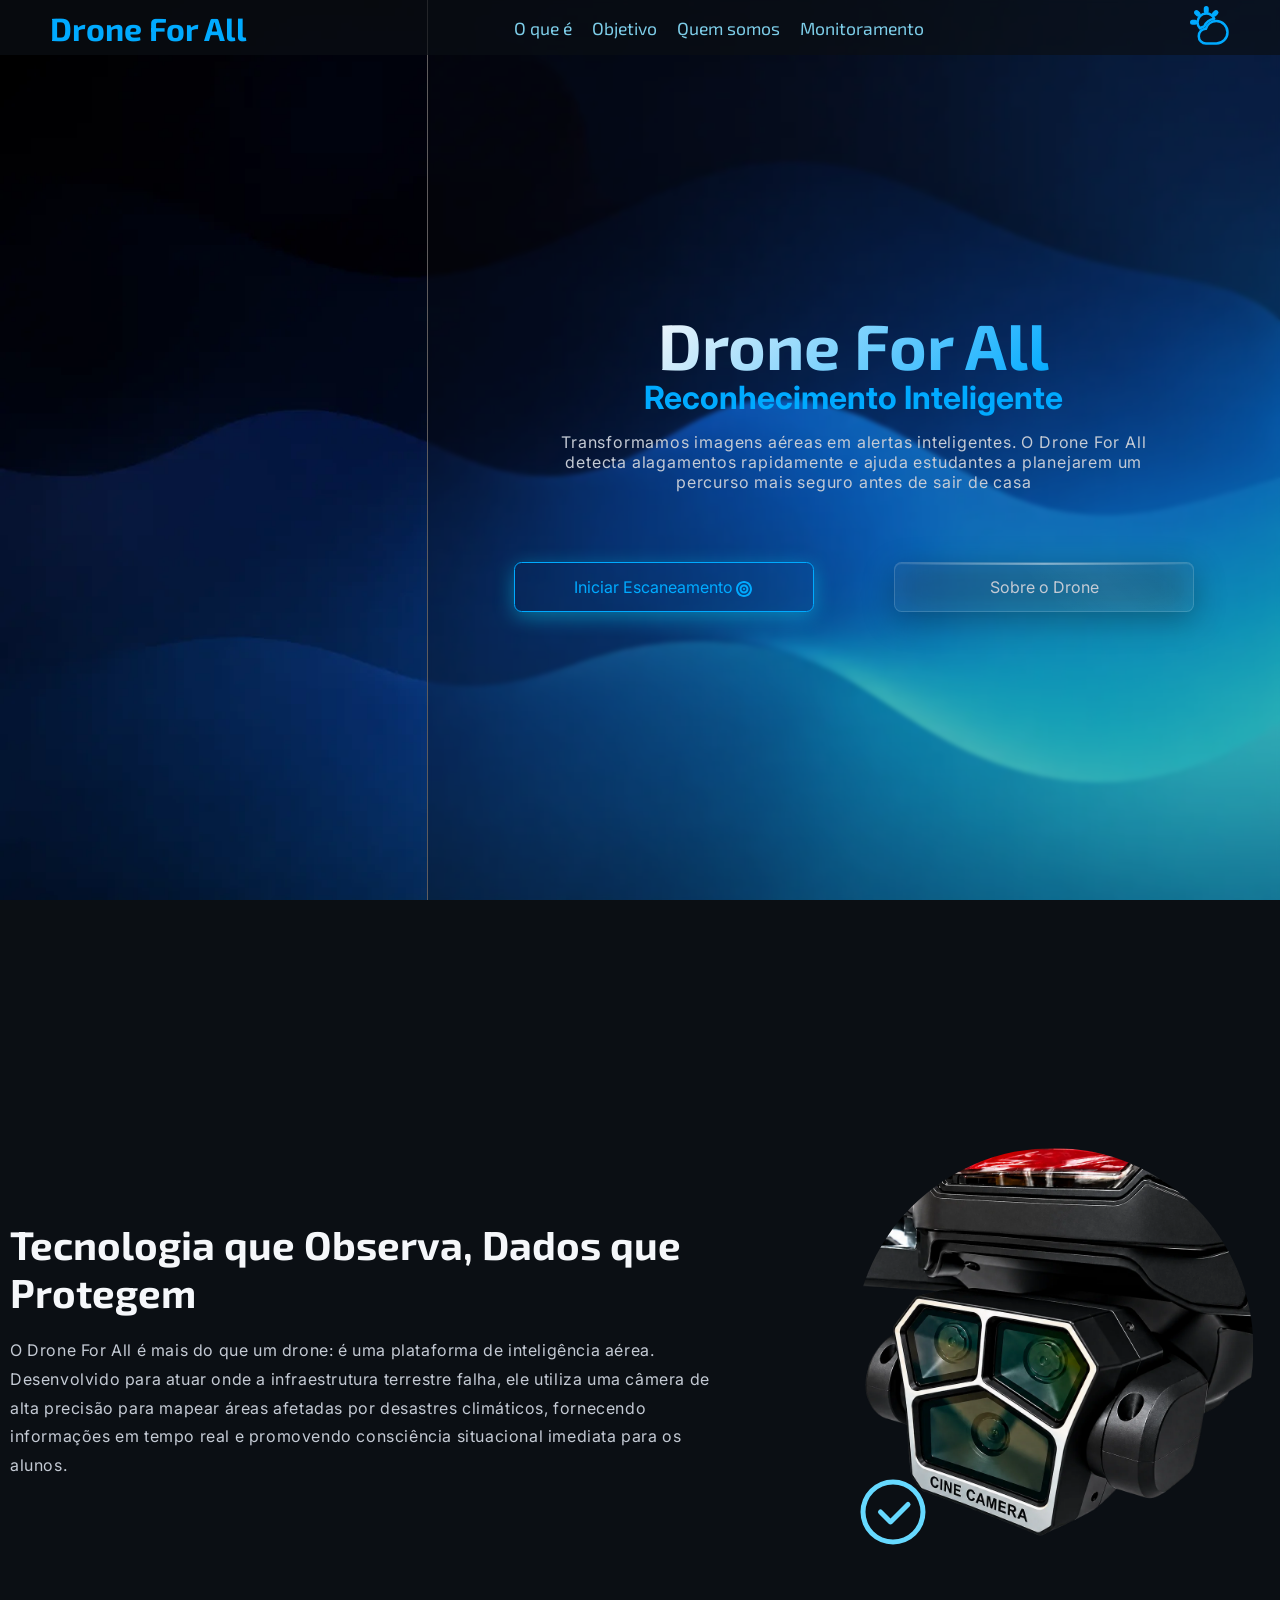
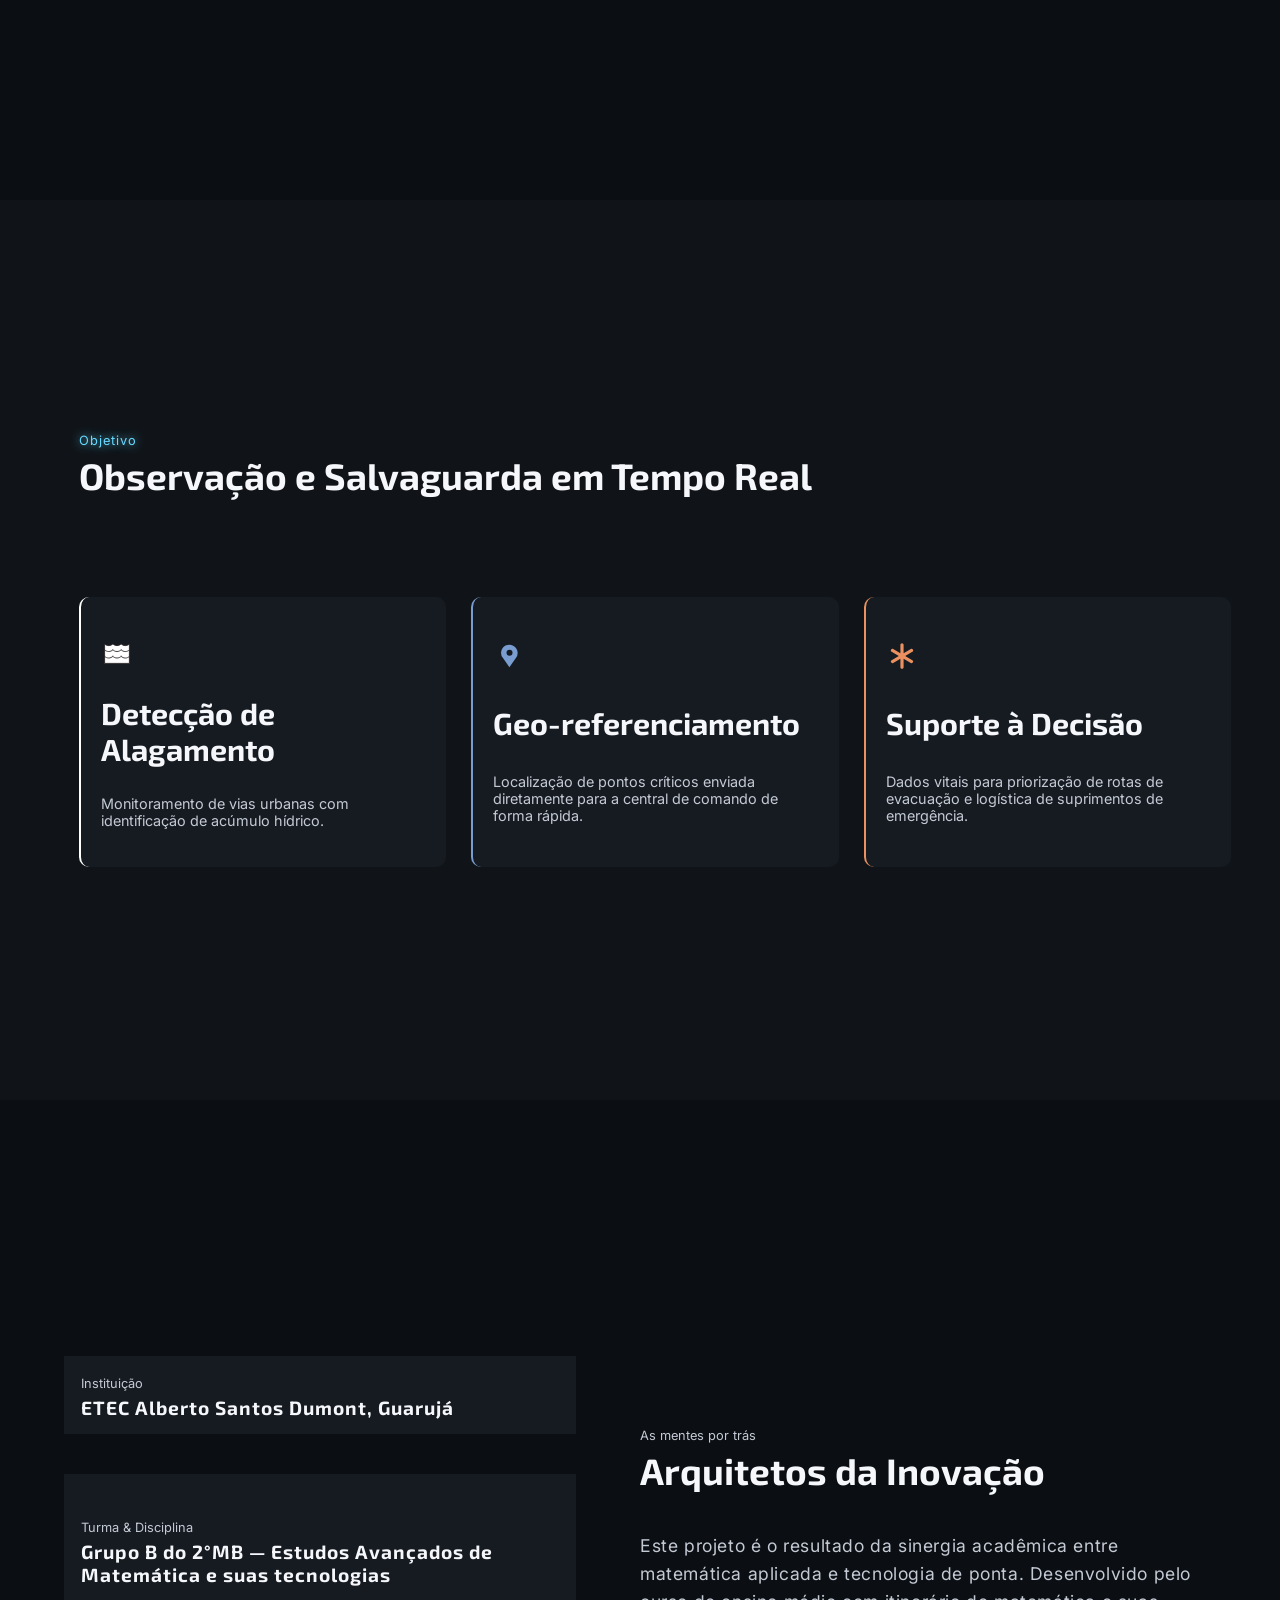
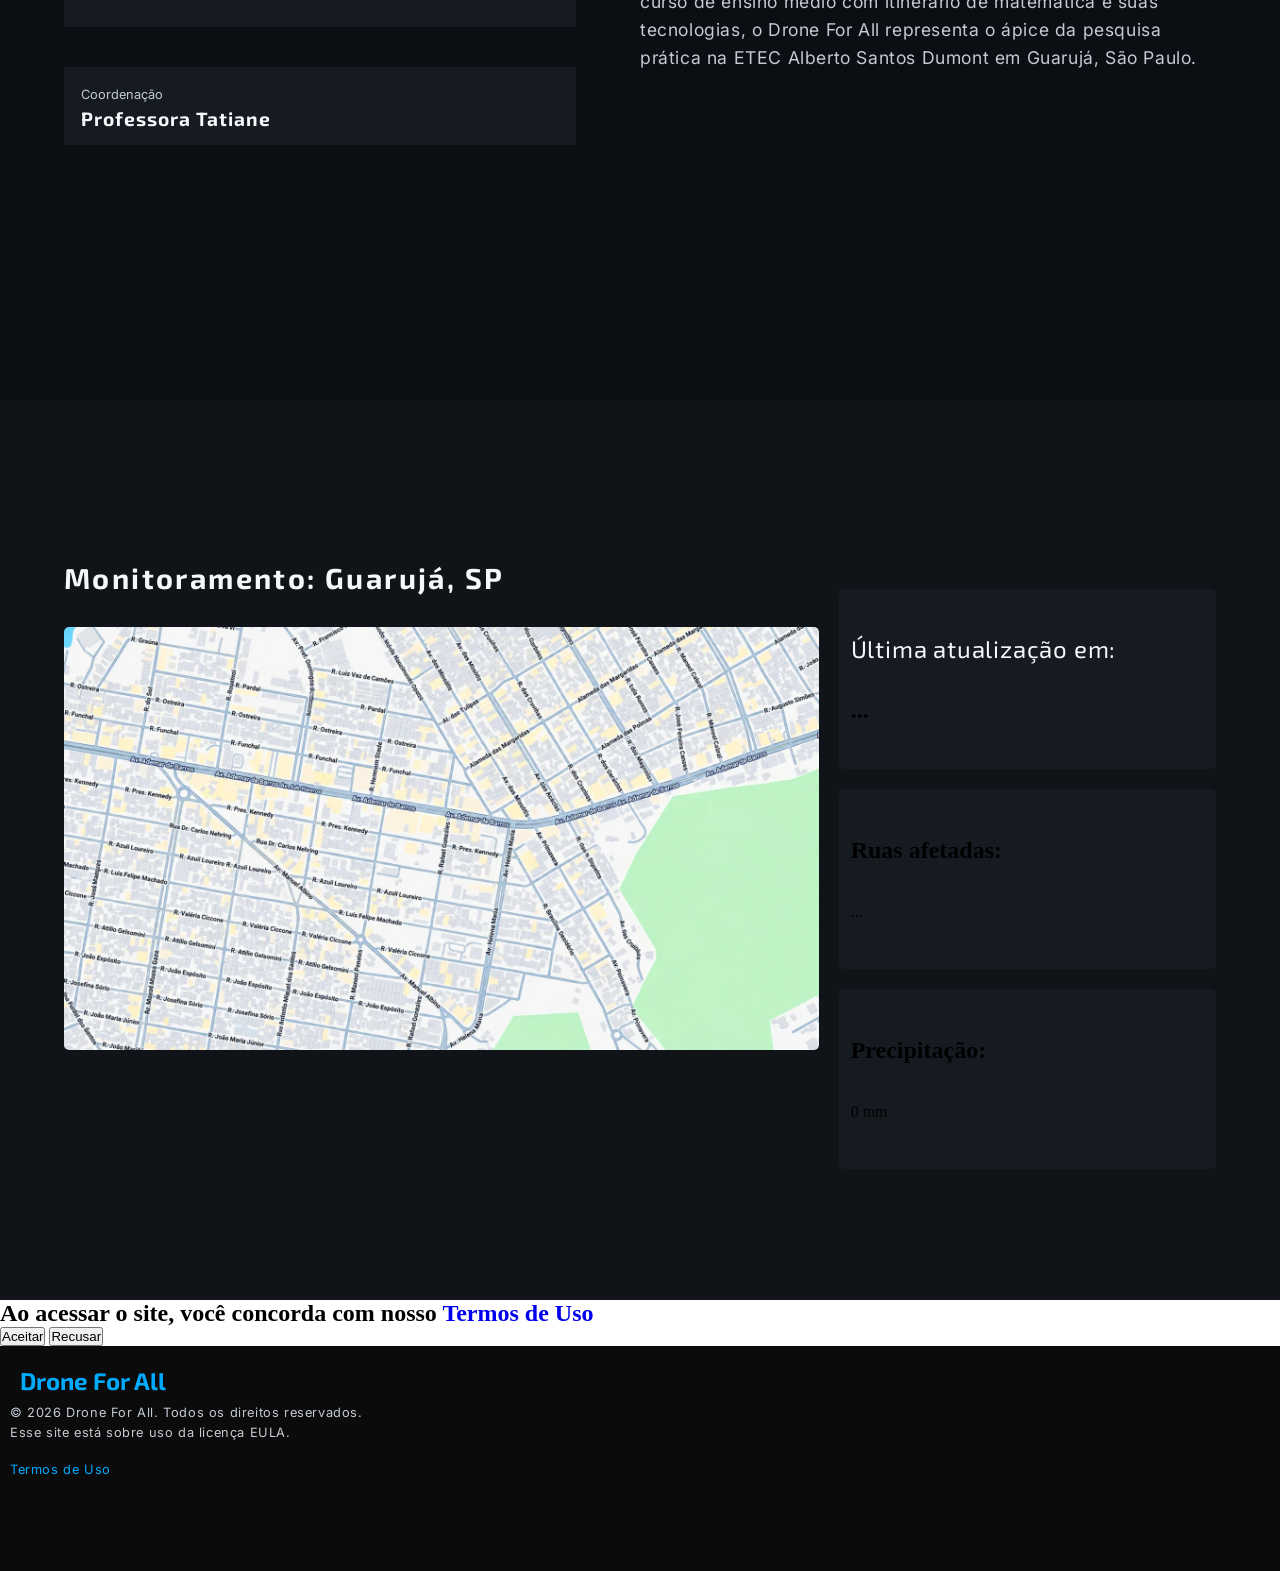
==== interface/index.html @ 5ec43c49 "adicionar botões de aceitação e recusa nos termos de uso" ====
<!DOCTYPE html>
<html lang="pt-br">

<head>
    <meta charset="UTF-8">
    <meta http-equiv="X-UA-Compatible" content="IE=edge">
    <meta name="viewport" content="width=device-width, initial-scale=1.0">
    <meta name="author" content="Yuri Santos Brito">
    <meta name="description" content="site informativo e de exibição dos dados obtidos pelo Drone For All">
    <meta name="keywords"
        content="drone,tecnologia,previsao do tempo,alagamento,alerta de alagamento,drone for all,etec">
    <title>Drone For All</title>
    <link rel="stylesheet" href="style.css">
    <script src="script.js" defer></script>
    <link rel="shortcut icon" href="images/drone_sem_fundo.png" type="image/x-icon">
    <link rel="preconnect" href="https://fonts.googleapis.com">
    <link rel="preconnect" href="https://fonts.gstatic.com" crossorigin>
    <link href="https://fonts.googleapis.com/css2?family=Exo+2:ital,wght@0,100..900;1,100..900&display=swap"
        rel="stylesheet">
    <link rel="preconnect" href="https://fonts.googleapis.com">
    <link rel="preconnect" href="https://fonts.gstatic.com" crossorigin>
    <link
        href="https://fonts.googleapis.com/css2?family=Inter:ital,opsz,wght@0,14..32,100..900;1,14..32,100..900&display=swap"
        rel="stylesheet">
</head>

<body>

    <header>

        <h1>Drone For All</h1>

        <nav>
            <ul>
                <li><a href="#whatIs">O que é</a></li>
                <li><a href="#objective">Objetivo</a></li>
                <li><a href="#aboutUs">Quem somos</a></li>
                <li><a href="#monitoring">Monitoramento</a></li>
            </ul>
        </nav>

        <div id="icons">

            <a href="pages/clima.html" id="Ícone de Sol com uma nuvem na frente">
                <!-- sol e nuvem -->
                <svg id="Icons" style="enable-background:new 0 0 32 32;" version="1.1" viewBox="0 0 32 32"
                    xml:space="preserve" xmlns="http://www.w3.org/2000/svg" xmlns:xlink="http://www.w3.org/1999/xlink">

                    <!-- Raios do sol -->
                    <g fill="none" stroke="hsl(200,100%, 50%)" stroke-linecap="round" stroke-linejoin="round"
                        stroke-miterlimit="10" stroke-width="2">
                        <path d="M4,14H2c-0.6,0-1-0.4-1-1s0.4-1,1-1h2c0.6,0,1,0.4,1,1S4.6,14,4,14z" />
                        <path
                            d="M19.4,7.6c-0.3,0-0.5-0.1-0.7-0.3c-0.4-0.4-0.4-1,0-1.4l1.4-1.4c0.4-0.4,1-0.4,1.4,0s0.4,1,0,1.4l-1.4,1.4C19.9,7.5,19.6,7.6,19.4,7.6z" />
                        <path d="M13,5c-0.6,0-1-0.4-1-1V2c0-0.6,0.4-1,1-1s1,0.4,1,1v2C14,4.6,13.6,5,13,5z" />
                        <path
                            d="M6.6,7.6c-0.3,0-0.5-0.1-0.7-0.3L4.5,5.9c-0.4-0.4-0.4-1,0-1.4s1-0.4,1.4,0l1.4,1.4c0.4,0.4,0.4,1,0,1.4C7.1,7.5,6.9,7.6,6.6,7.6z" />
                    </g>

                    <!-- Nuvem -->
                    <path fill="none" stroke="hsl(200,100%, 50%)" stroke-linecap="round" stroke-linejoin="round"
                        stroke-miterlimit="10" stroke-width="2"
                        d="M21.1,30h-8.3C9.6,30,7,27.4,7,24.1c0-3.2,2.5-5.8,5.7-5.9c1.2-3.7,4.5-6.2,8.4-6.2c4.9,0,8.9,4,8.9,9S26,30,21.1,30z" />

                    <!-- Corpo do sol -->
                    <path fill="none" stroke="hsl(200,100%, 50%)" stroke-linecap="round" stroke-linejoin="round"
                        stroke-miterlimit="10" stroke-width="2"
                        d="M11.3,16.4c1.5-3.3,4.6-5.7,8.1-6.2C18.3,7.7,15.8,6,13,6c-3.9,0-7,3.1-7,7c0,1.9,0.8,3.6,2,4.9C9,17.2,10.1,16.6,11.3,16.4z" />
                </svg>
            </a>

        </div>

    </header>

    <main>
        <div id="hero">

            <div id="3d"></div>

            <div id="content-bg">
                <div id="content">

                    <h1><span>Drone For All</span><br>Reconhecimento Inteligente</h1>

                    <p>Transformamos imagens aéreas em alertas inteligentes. O Drone For All detecta alagamentos
                        rapidamente e
                        ajuda estudantes a planejarem um percurso mais seguro antes de sair de casa</p>

                    <div id="btns">


                        <a id="scan-btn" href="#monitoring">Iniciar Escaneamento
                            <svg xmlns="http://www.w3.org/2000/svg" fill="hsl(200, 100%, 50%)"
                                viewBox="0 0 640 640"><!--!Font Awesome Free v7.3.1 by @fontawesome - https://fontawesome.com License - https://fontawesome.com/license/free Copyright 2026 Fonticons, Inc.-->
                                <path
                                    d="M512 320C512 214 426 128 320 128C214 128 128 214 128 320C128 426 214 512 320 512C426 512 512 426 512 320zM64 320C64 178.6 178.6 64 320 64C461.4 64 576 178.6 576 320C576 461.4 461.4 576 320 576C178.6 576 64 461.4 64 320zM320 400C364.2 400 400 364.2 400 320C400 275.8 364.2 240 320 240C275.8 240 240 275.8 240 320C240 364.2 275.8 400 320 400zM320 176C399.5 176 464 240.5 464 320C464 399.5 399.5 464 320 464C240.5 464 176 399.5 176 320C176 240.5 240.5 176 320 176zM288 320C288 302.3 302.3 288 320 288C337.7 288 352 302.3 352 320C352 337.7 337.7 352 320 352C302.3 352 288 337.7 288 320z" />
                            </svg></a>

                        <a id="about-btn" href="#whatIs">Sobre o Drone</a>
                    </div>
                </div>
            </div>



        </div>

        <section id="whatIs">

            <div id="items">

                <div id="text">
                    <h1>Tecnologia que Observa, Dados que Protegem</h1>

                    <p>O Drone For All é mais do que um drone: é uma plataforma de inteligência aérea. Desenvolvido para
                        atuar
                        onde a infraestrutura terrestre falha, ele utiliza uma câmera de alta precisão para mapear áreas
                        afetadas por desastres climáticos, fornecendo informações em tempo real e promovendo consciência
                        situacional imediata para os alunos.</p>
                </div>

                <div id="imgs">
                    <img id="camera" src="images/camera_drone.webp" alt="câmera do drone">

                    <?xml version="1.0" ?><svg id="check-icon" viewBox="0 0 32 32" xmlns="http://www.w3.org/2000/svg">
                        <defs>
                            <style>
                                .check-frame {
                                    fill: none;
                                }
                            </style>
                        </defs>
                        <title />
                        <g data-name="Layer 2" id="Layer_2">
                            <path
                                d="M15,21a1,1,0,0,1-.71-.29l-4-4a1,1,0,0,1,1.42-1.42L15,18.59l6.29-6.3a1,1,0,0,1,1.42,1.42l-7,7A1,1,0,0,1,15,21Z" />
                            <path
                                d="M16,29A13,13,0,1,1,29,16,13,13,0,0,1,16,29ZM16,5A11,11,0,1,0,27,16,11,11,0,0,0,16,5Z" />
                        </g>
                        <g id="frame">
                            <rect class="check-frame" height="32" width="32" />
                        </g>
                    </svg>

                </div>

            </div>

        </section>

        <section id="objective">

            <div id="flex">

                <div id="title">

                    <p>Objetivo</p>

                    <h1>Observação e Salvaguarda em Tempo Real</h1>

                </div>

                <div id="cards">

                    <div class="card" style="--fill: #fff;">

                        <svg xmlns="http://www.w3.org/2000/svg" viewBox="0 0 1920 1920">
                            <style>
                                fill:#000;

                                .st0 {
                                    fill: rgba(0, 0, 0, 0)
                                }

                                .st1 {
                                    fill: none;
                                    stroke: #231f20;
                                    stroke-width: 50;
                                    stroke-linecap: round;
                                    stroke-linejoin: round;
                                    stroke-miterlimit: 10
                                }

                                ;
                            </style>
                            <path class="st0"
                                d="M1703.5 1282.8l-.4 420.2H215.7v-421c137 137 359.1 137 496.1 0h.1c137 137 359.1 137 496.1 0h.1c136.8 136.8 358.3 137.1 495.4.8zM1208.2 893c-137.1 137-359.2 137-496.2 0h-.1c-137 137-359.1 137-496.1 0v389.1c137 137 359.1 137 496.1 0h.1c137 137 359.1 137 496.1 0h.1c136.7 136.7 358.3 137 495.3.8l.4-389.5c-137 136.6-358.9 136.5-495.7-.4zm0-357.8c-137.1 137-359.2 137-496.2 0h-.1c-137 137-359.1 137-496.1 0V893c137 137 359.1 137 496.1 0h.1c137 137 359.1 137 496.1 0h.1c136.9 136.9 358.7 137 495.8.4l.4-358.2c-137.1 137-359.2 137-496.2 0z"
                                id="Layer_4" />
                            <g id="STROKES">
                                <path class="st1"
                                    d="M711.8 535.2c-137 137-359.1 137-496.1 0v1167.9H1703l.4-420.2.4-389.5.4-358.2c-137 137-359.1 137-496.1 0" />
                                <path class="st1" d="M1208.1 535.2c-137 137-359.1 137-496.1 0" />
                                <path class="st1" d="M711.8 893c-137 137-359.1 137-496.1 0" />
                                <path class="st1" d="M1208.1 893c-137 137-359.1 137-496.1 0" />
                                <path class="st1" d="M1704.3 893l-.4.4c-137 136.6-358.9 136.5-495.8-.4" />
                                <path class="st1" d="M711.8 1282.1c-137 137-359.1 137-496.1 0" />
                                <path class="st1" d="M1208.1 1282.1c-137 137-359.1 137-496.1 0" />
                                <path class="st1" d="M1704.3 1282.1l-.8.8c-137.1 136.2-358.6 136-495.3-.8" />
                            </g>
                        </svg>

                        <h1>Detecção de Alagamento</h1>

                        <p>Monitoramento de vias urbanas com identificação de acúmulo hídrico.</p>

                    </div>

                    <div class="card" style="--fill: hsl(216, 49%, 65%);">

                        <?xml version="1.0" ?><svg viewBox="0 0 48 48" xmlns="http://www.w3.org/2000/svg"
                            xmlns:xlink="http://www.w3.org/1999/xlink">
                            <defs>
                                <style>
                                    .cls-1 {
                                        fill: var(--fill);
                                    }
                                </style>
                            </defs>
                            <title />
                            <g id="icons">
                                <g data-name="Layer 3" id="Layer_3">
                                    <path class="cls-1"
                                        d="M18.72,8.31a10.79,10.79,0,0,0-5.17,5.24A12.74,12.74,0,0,0,14.7,26.81l9.93,14.25,9.92-14.25A12.33,12.33,0,0,0,37,19.36C37,10.6,28,4,18.72,8.31Zm6.08,15.2A4.51,4.51,0,1,1,29.3,19,4.51,4.51,0,0,1,24.8,23.51Z" />
                                </g>
                            </g>
                        </svg>

                        <h1>Geo-referenciamento</h1>

                        <p>Localização de pontos críticos enviada diretamente para a central de comando de forma rápida.
                        </p>

                    </div>

                    <div class="card" style="--fill: #EA915F;">

                        <svg xmlns="http://www.w3.org/2000/svg"
                            viewBox="0 0 640 640"><!--!Font Awesome Free v7.3.1 by @fontawesome - https://fontawesome.com License - https://fontawesome.com/license/free Copyright 2026 Fonticons, Inc.-->
                            <path
                                d="M320 64C337.7 64 352 78.3 352 96L352 264.6L496 181.5C511.3 172.7 530.9 177.9 539.7 193.2C548.5 208.5 543.3 228.1 528 236.9L384 320L528 403.1C543.3 411.9 548.6 431.5 539.7 446.8C530.8 462.1 511.3 467.4 496 458.5L352 375.4L352 544C352 561.7 337.7 576 320 576C302.3 576 288 561.7 288 544L288 375.4L144 458.5C128.7 467.3 109.1 462.1 100.3 446.8C91.5 431.5 96.7 412 112 403.1L256 320L112 236.9C96.7 228 91.5 208.5 100.3 193.1C109.1 177.7 128.7 172.6 144 181.4L288 264.6L288 96C288 78.3 302.3 64 320 64z" />
                        </svg>

                        <h1>Suporte à Decisão</h1>

                        <p>Dados vitais para priorização de rotas de evacuação e logística de suprimentos de emergência.
                        </p>

                    </div>
                </div>

            </div>


        </section>

        <section id="aboutUs">

            <div id="container">

                <div id="group">

                    <div class="card">

                        <p class="label">Instituição</p>

                        <h3>ETEC Alberto Santos Dumont, Guarujá</h3>

                    </div>

                    <div class="card">

                        <p class="label">Turma & Disciplina</p>

                        <h3>Grupo B do 2°MB — Estudos Avançados de Matemática e suas tecnologias</h3>
                    </div>

                    <div class="card">

                        <p class="label">Coordenação</p>

                        <h3>Professora Tatiane</h3>
                    </div>
                </div>


            </div>

            <div id="content">

                <p class="label">As mentes por trás</p>

                <h1>Arquitetos da Inovação</h1>

                <p id="description">Este projeto é o resultado da sinergia acadêmica entre matemática aplicada e
                    tecnologia de ponta.
                    Desenvolvido pelo curso de ensino médio com itinerário de matemática e suas tecnologias, o Drone For
                    All representa o ápice da pesquisa prática na ETEC Alberto Santos Dumont em Guarujá, São Paulo.</p>
            </div>

        </section>

        <section id="monitoring">

            <div id="grid">

                <div id="box">

                    <h2>Monitoramento: <address>Guarujá, SP</address>
                    </h2>

                    <img src="images/ruas.webp" alt="Mapa das ruas de Guarujá com pontos de alagamento">

                </div>

                <div id="card-box">

                    <div class="card">

                        <p class="label">Última atualização em:</p>

                        <div id="time">
                            <h2><time datetime="">...</time></h2>
                        </div>

                    </div>

                    <div class="card">

                        <h2>Ruas afetadas:</h2>

                        <ul id="ruas">
                            <li><p>...</p></li>
                        </ul>

                    </div>

                    <div class="card">

                        <h2>Precipitação:</h2>
                        <p>0 mm</p>

                    </div>

                </div>
            </div>

        </section>
    </main>

    <div id="termos">

        <h2>Ao acessar o site, você concorda com nosso <a href="pages/license.html">Termos de Uso</a></h2>

        <div id="btns">

            <button id="accept">Aceitar</button>

            <button id="decline">Recusar</button>
            
        </div>
    </div>

    <footer>

        <h3>Drone For All</h3>

        <p id="copyright">&copy; 2026 Drone For All. Todos os direitos reservados.</p>

        <p>Esse site está sobre uso da licença <abbr title="End User License Agreement">EULA</abbr>.</p>

        <a href="pages/license.html">Termos de Uso</a>

    </footer>

</body>

</html>
---- interface/style.css ----
* {
  margin: 0;
  padding: 0;
  box-sizing: border-box;
  text-decoration: none;
  list-style: none;
}

:root {
  --bg-primaria: hsl(213, 29%, 6%); /* Cor de fundo principal */
  --bg-secundario: hsl(213, 21%, 8%); /* Cor de fundo secundária */
  --primaria: hsl(200, 100%, 50%); /* Cor primária/ botões / destaques */
  --secundaria: hsl(195, 100%, 70%); /* Cor secundária / detalhes / ícones */
  --texto-principal: hsl(216, 33%, 97%); /* Textos principais */
  --texto-secundario: hsl(
    216,
    15%,
    80%
  ); /* Textos secundários / informações auxiliares */
  --card-bg: hsl(215, 21%, 11%)
}

body {
  max-width: 100vw;
  overflow-x: hidden;
}

header {
  width: 100%;
  height: 55px;
  background-color: rgba(11, 15, 20, 70%);
  display: flex;
  align-items: center;
  justify-content: space-between;
  padding: 0 50px;
  position: fixed;
  inset: 0;
  z-index: 9999999999999999;
  color: var(--primaria);

  h1 {
    font-family: 'Exo 2', sans-serif;
    width: auto;
    cursor: pointer;
  }

  nav ul {
    display: flex;
    flex-direction: row;
    gap: 20px;
  }

  nav ul li a {
    position: relative;
    color: hsl(195, 70%, 70%);
    font-family: 'Exo 2', sans-serif;
    font-size: 1.1rem;
  }

  nav ul li a::before {
    content: '';
    position: absolute;
    left: 0;
    bottom: 0;
    width: 0%;
    height: 1px;
    background-color: var(--secundaria);
    transition: width 0.3s ease-in-out;
  }

  nav ul li a:hover {
    color: var(--secundaria);
  }

  nav ul li a:hover::before {
    width: 100%;
  }

  #icons {
    display: flex;
    gap: 15px;
    width: auto;
  }

  #icons svg {
    width: 40px;
    height: 40px;
    cursor: pointer;
    transition: transform 0.3s ease-in-out;
  }

  #icons svg:hover {
    transform: translateY(-1px);
  }
}

main {
  #hero {
    width: 100%;
    height: 100dvh;
    background-image: url('images/hero-bg.webp');
    background-size: cover;
    background-repeat: no-repeat;
    display: grid;
    grid-template: 1fr / 1fr 2fr;

    #content-bg {
      width: 100%;
      height: 100%;
      position: relative;
      background-color: rgba(11, 15, 20, 0.3);
      backdrop-filter: blur(2px);
      -webkit-backdrop-filter: blur(2px);
      border-left: 1px solid #5f5c5d;
      z-index: 1;
    }

    #content {
      width: 100%;
      height: 100%;
      display: flex;
      flex-direction: column;
      justify-content: center;
      text-align: center;
      z-index: 2;

      h1 {
        font-size: 2rem;
        margin-bottom: 15px;
        font-family: 'Inter', sans-serif;
        color: var(--primaria);

        span {
          background: linear-gradient(
            135deg,
            rgba(245, 247, 250, 1) 0%,
            rgba(0, 170, 255, 1) 100%
          );
          background-clip: text;
          -webkit-background-clip: text;
          color: transparent;
          font-family: 'Exo 2', sans-serif;
          font-size: 4rem;
          line-height: 1px;
        }
      }

      p {
        font-size: 1.2rem;
        font-family: 'Inter', sans-serif;
        color: var(--texto-secundario);
        letter-spacing: 0.8px;
        font-size: medium;
        width: 70%;
        align-self: center;
      }
    }

    #btns {
      display: flex;
      flex-direction: row;
      justify-content: center;
      margin-top: 20px;
      gap: 80px;
      transform: translateY(100%);

      #scan-btn {
        width: 300px;
        height: 50px;
        border: 1px solid var(--primaria);
        font-family: 'Inter', sans-serif;
        border-radius: 7.5px;
        display: flex;
        justify-content: center;
        align-items: center;
        cursor: pointer;
        -webkit-box-shadow: 0px 5px 20px 0px rgba(8, 224, 255, 0.4);
        box-shadow: 0px 5px 20px 0px rgba(8, 224, 255, 0.4);
        transition: all 0.2s ease;
        color: var(--primaria);
      }

      svg {
        width: 20px;
        height: 20px;
        transform: translateY(10%);
        margin-left: 0.05rem;
        transition: all 0.2s ease;
      }

      #scan-btn:hover {
        background-color: var(--primaria);
        color: var(--texto-principal);

        svg {
          fill: var(--texto-principal);
        }
      }

      #about-btn {
        width: 300px;
        height: 50px;
        border: 1px solid rgba(255, 255, 255, 0.15);
        font-family: 'Inter', sans-serif;
        border-radius: 7.5px;
        display: flex;
        justify-content: center;
        align-items: center;
        background-color: rgba(255, 255, 255, 0.05);
        backdrop-filter: blur(20px);
        -webkit-backdrop-filter: blur(20px);
        box-shadow:
          0 8px 32px rgba(0, 0, 0, 0.3),
          inset 0 1px 0 rgba(255, 255, 255, 0.1);
        position: relative;
        cursor: pointer;
        overflow: hidden;
        transition: 0.2s ease;
        color: var(--texto-secundario);
      }

      #about-btn:hover {
        transform: translateY(-2px);
      }

      #about-btn::before {
        content: '';
        position: absolute;
        top: 0;
        left: 0;
        right: 0;
        height: 2px;
        background: linear-gradient(
          90deg,
          transparent,
          rgba(255, 255, 255, 0.4),
          transparent
        );
      }

      #about-btn::after {
        content: '';
        position: absolute;
        top: -25%;
        left: -25%;
        width: 200%;
        height: 200%;
        background: linear-gradient(
          45deg,
          transparent 40%,
          rgba(255, 255, 255, 0.03) 50%,
          transparent 60%
        );
        animation: shimmer 5s ease-in-out infinite;
      }
    }
  }

  section {
    height: 100dvh;

  }

  #whatIs {
    background: var(--bg-primaria);
    display: flex;
    justify-content: center;
    align-items: center;

    #items {
      display: grid;
      grid-template: 1fr / 2fr 1fr;

      #text {
        display: flex;
        justify-content: center;
        flex-direction: column;

        h1 {
          font-family: 'Exo 2', sans-serif;
          font-size: 2.5rem;
          color: var(--texto-principal);
          padding-left: 10px;
          margin-bottom: 20px;
        }

        p {
          font-family: 'Inter', sans-serif;
          color: var(--texto-secundario);
          font-size: 1rem;
          padding-left: 10px;
          letter-spacing: 0.6px;
          line-height: 1.8;
          width: 85%;
        }
      }

      #imgs {
        position: relative;

        #camera {
          width: 25rem;
          height: 25rem;
          clip-path: circle();
          overflow: hidden;
          object-fit: cover;
        }

        #check-icon {
          position: absolute;
          width: 5rem;
          height: 5rem;
          left: 0;
          bottom: 0;
          fill: var(--secundaria);
        }
      }
    }
  }

  
  #objective {
    
    #flex {
      position: relative;
      display: flex;
      justify-content: center;
      align-items: center;
      flex-direction: column;
      height: 100%;
      padding-left: 30px;
      gap: 100px;
      background: var(--bg-secundario);
  
        #title {
          width: 90vw;

          p {
            color: var(--secundaria);
            font-family: "Inter", sans-serif;
            font-size: 0.8rem;
            letter-spacing: 1px;
            text-shadow: 0px 0px 10px rgba(102,217,255,0.9);
            margin-bottom: 5px;
          }

          h1 {
            font-family: "Exo 2", sans-serif;
            font-size: 2.3rem;
            color: var(--texto-principal);
          }
        }
    
        #cards {
          display: flex;
          flex-direction: row;
          width: 90vw;
          gap: 25px;

          .card {
            width: 50vw;
            height: 30dvh;
            border-left: 2px solid var(--fill);
            border-radius: 10px;
            background: var(--card-bg);
            padding: 5px;
            display: flex;
            flex-direction: column;
            justify-content: space-evenly;
            padding: 10px 20px;

            h1 {
              font-family: "Exo 2", sans-serif;
              font-size: 1.9rem;
              color: var(--texto-principal);
            }

            p {
              font-family: "Inter", sans-serif;
              font-size: 0.9rem;
              color: var(--texto-secundario);
            }
            
            svg {
              width: 2rem;
              height: 2rem;
              fill: var(--fill);
              
            }
          }
        }
    }
  }

  #aboutUs {
    background: var(--bg-primaria);
    display: flex;
    justify-content: center;
    align-items: center;
    flex-direction: row;

    #container {
      width: 50vw;
      height: 70%;
      display: flex;
      flex-direction: column;
      justify-content: center;
      align-items: center;

      #group {
        display: flex;
        flex-direction: column;
        justify-content: center;
        gap: 40px;
        height: 100%;

        .card {
          max-width: 40vw;
          max-height: 20dvh;
          display: flex;
          flex-direction: column;
          justify-content: center;
          padding: 15px;
          border-left: 2px solid transparent;
          transition: all 0.2s ease;

          h3 {
            font-family: "Exo 2", sans-serif;
            font-size: 1.2rem;
            color: var(--texto-principal);
            letter-spacing: 1px;
          }

          p {
            font-family: "Inter", sans-serif;
            font-size: 0.8rem;
            color: var(--texto-secundario);
            padding: 5px 0;

          }
        }

        .card:hover {
          border-color: var(--texto-principal);
          transform: translateY(-2px);

        }

        .card:nth-child(1), .card:nth-child(3) {
          width: 100%;
          background: var(--card-bg);
            
        }

        .card:nth-child(2) {
          width: 100%;
          height: 17dvh;
          background: var(--card-bg);
            
        }
      }
    }

    #content {
      width: 50vw;
      height: 70%;
      display: flex;
      justify-content: center;
      flex-direction: column;

      
      p {
        font-family: "Inter", sans-serif;
      }

      p.label {
        font-size: 0.8rem;
        color: var(--texto-secundario);
      }
      
      p#description {
        width: 90%;
        font-size: 1.1rem;
        color: var(--texto-secundario);
        letter-spacing: 0.6px;
        line-height: 1.6;
      }
      
        h1 {
          font-family: "Exo 2", sans-serif;
          font-size: 2.3rem;
          color: var(--texto-principal);
          margin: 5px 0 40px 0;
        }
    }
  }

  #monitoring {
    display: flex;
    justify-content: center;
    align-items: center;
    background: var(--bg-secundario);
    
    #grid {
      width: 90vw;
      display: grid;
      grid-template: 1fr / 2fr 1fr;
      gap: 20px;

      #box {      
        
        h2 {
          font-family: "Exo 2", sans-serif;
          font-size: 1.8rem;
          color: var(--texto-principal);
          margin-bottom: 2rem;
          letter-spacing: 0.15rem;

          address {
            font-style: normal;
            display: inline;
          }
        }

        img {
          width: 100%;
          border-radius: 5px;
        }
      }

      #card-box {
        display: flex;
        flex-direction: column;
        justify-content: center;
        gap: 20px;
        transform: translateY(5%);

        .card {
          width: 100%;
          height: 20dvh;
          background: var(--card-bg);
          border-radius: 5px;
          border-left: 2px solid transparent;
          padding: 10px;
          display: flex;
          flex-direction: column;
          justify-content: space-evenly;
          transition: all 0.2s ease;

          .label {
            font-family: "Exo 2", sans-serif;
            font-size: 1.5rem;
            color: var(--texto-principal);
            letter-spacing: 0.05rem;
          }

          .text {
            font-family: "Inter", sans-serif;
            font-size: 0.9rem;
            color: var(--texto-secundario);
            letter-spacing: 0.05rem;
          }
        }

        .card:hover {
          border-color: var(--primaria);
        }
      }
    }
  }

  
  
}

footer {
  height: 25dvh;
  background: #0B0B0B;
  padding: 10px;

  h3 {
    color: var(--primaria);
    font-size: 1.5rem;
    font-family: "Exo 2", sans-serif;
    margin: 10px;
  }

  p {
    color: var(--texto-secundario);
    font-family: "Inter", sans-serif;
    font-size: 0.8rem;
    letter-spacing: 0.6px;
    margin-bottom: 5px;
  }

  p:not(#copyright) {
    margin-bottom: 20px;
  }

  a {
    color: var(--primaria);
    font-family: "Inter", sans-serif;
    font-size: 0.8rem;
    letter-spacing: 0.6px;
  }
}

@keyframes shimmer {
  0% {
    transform: translateX(-100%) rotate(45deg);
  }
  100% {
    transform: translate(100%) rotate(45deg);
  }
}
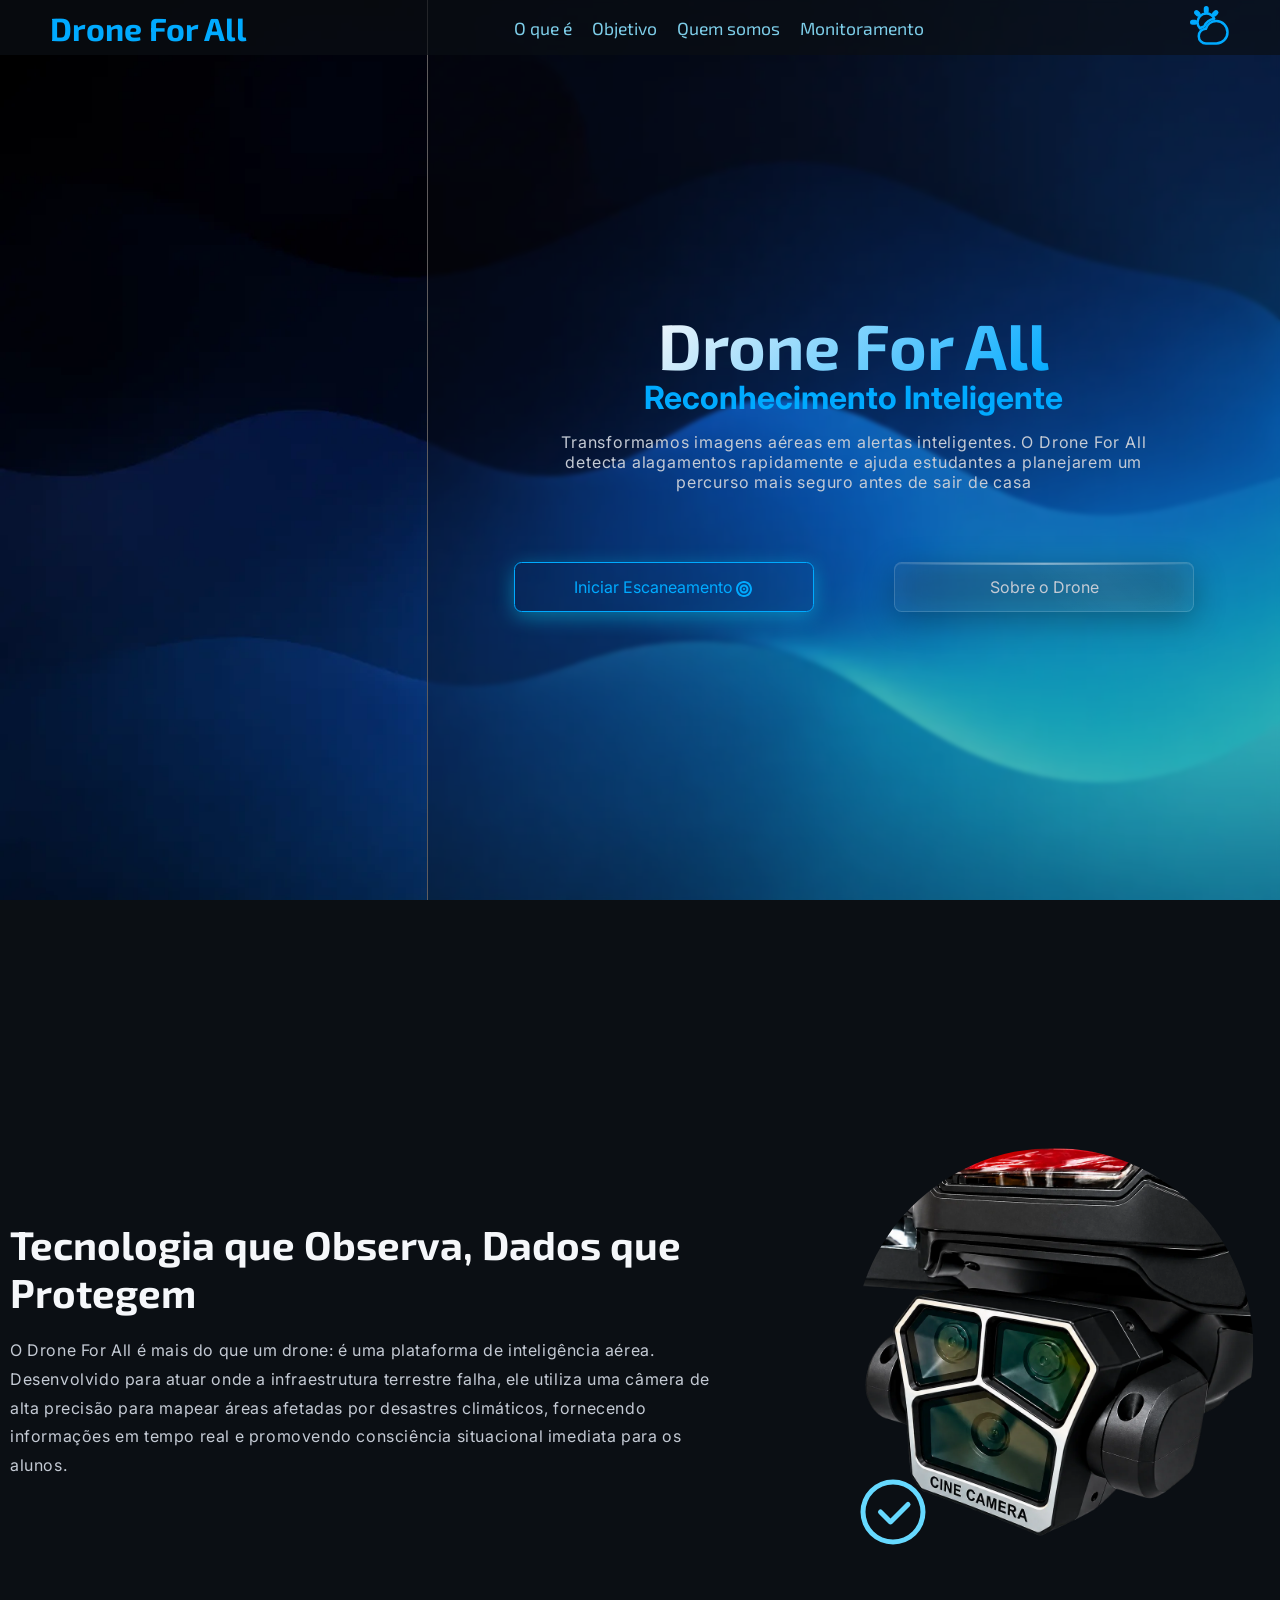
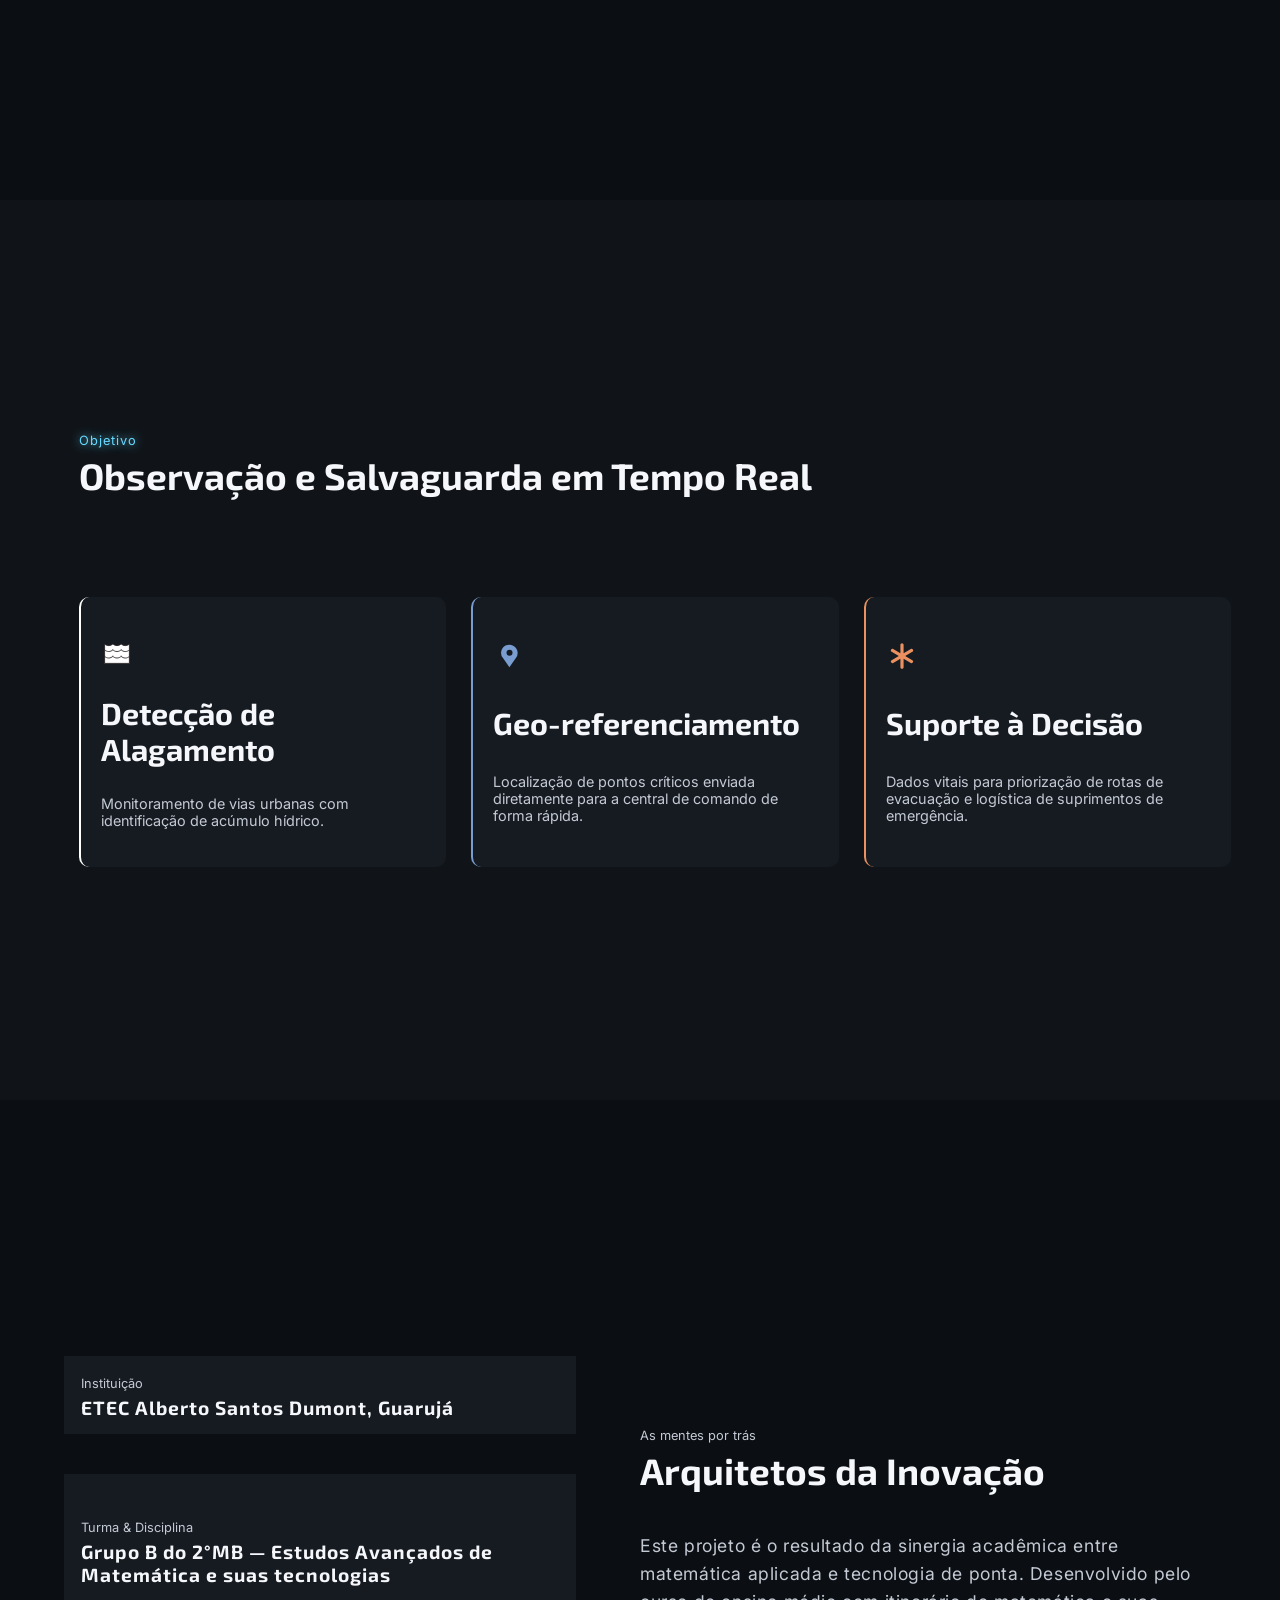
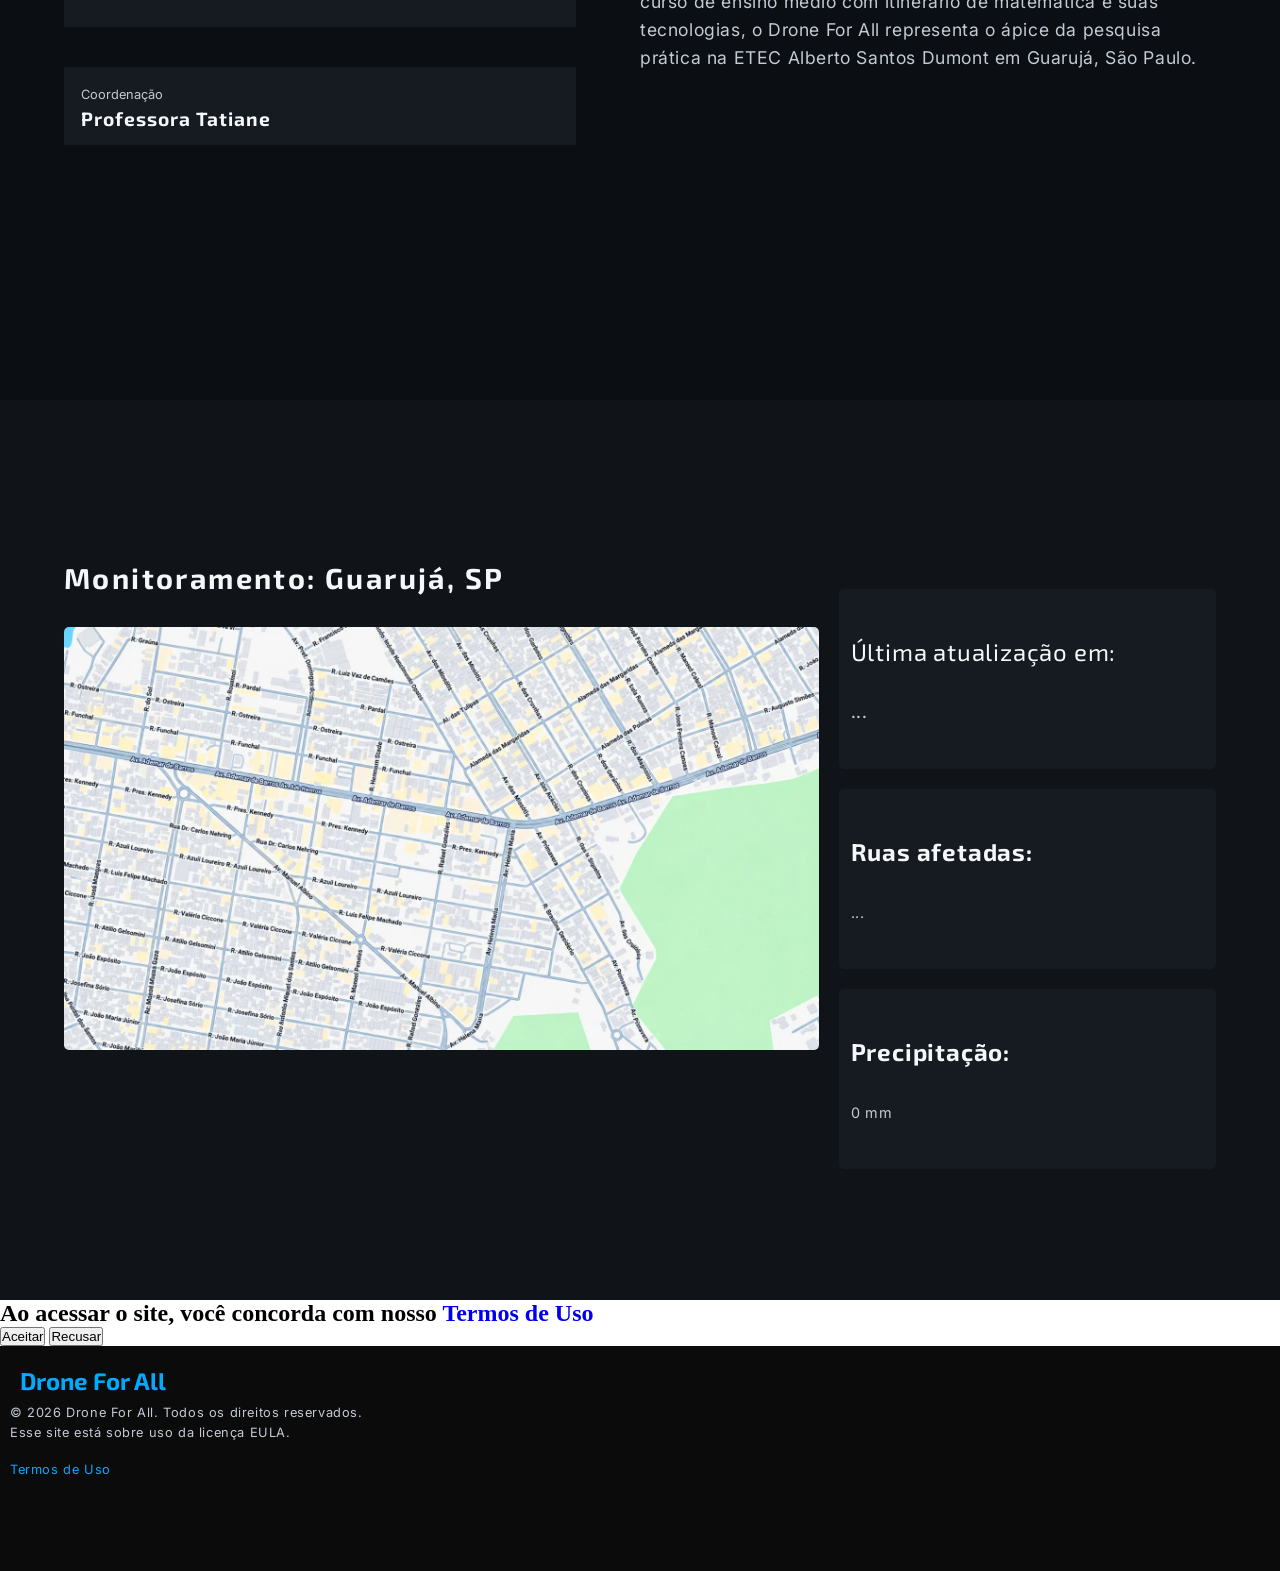
==== commit 63c7172d: "Merge remote-tracking branch 'origin/main' into content" ====
--- a/interface/index.html
+++ b/interface/index.html
@@ -319,26 +319,24 @@
 
                         <p class="label">Última atualização em:</p>
 
-                        <div id="time">
-                            <h2><time datetime="">...</time></h2>
-                        </div>
-
-                    </div>
-
-                    <div class="card">
-
-                        <h2>Ruas afetadas:</h2>
+                        <h2 class="text"><time datetime="">...</time></h2>
+
+                    </div>
+
+                    <div class="card">
+
+                        <h2 class="label">Ruas afetadas:</h2>
 
                         <ul id="ruas">
-                            <li><p>...</p></li>
+                            <li><p class="text">...</p></li>
                         </ul>
 
                     </div>
 
                     <div class="card">
 
-                        <h2>Precipitação:</h2>
-                        <p>0 mm</p>
+                        <h2 class="label">Precipitação:</h2>
+                        <p class="text">0 mm</p>
 
                     </div>
 
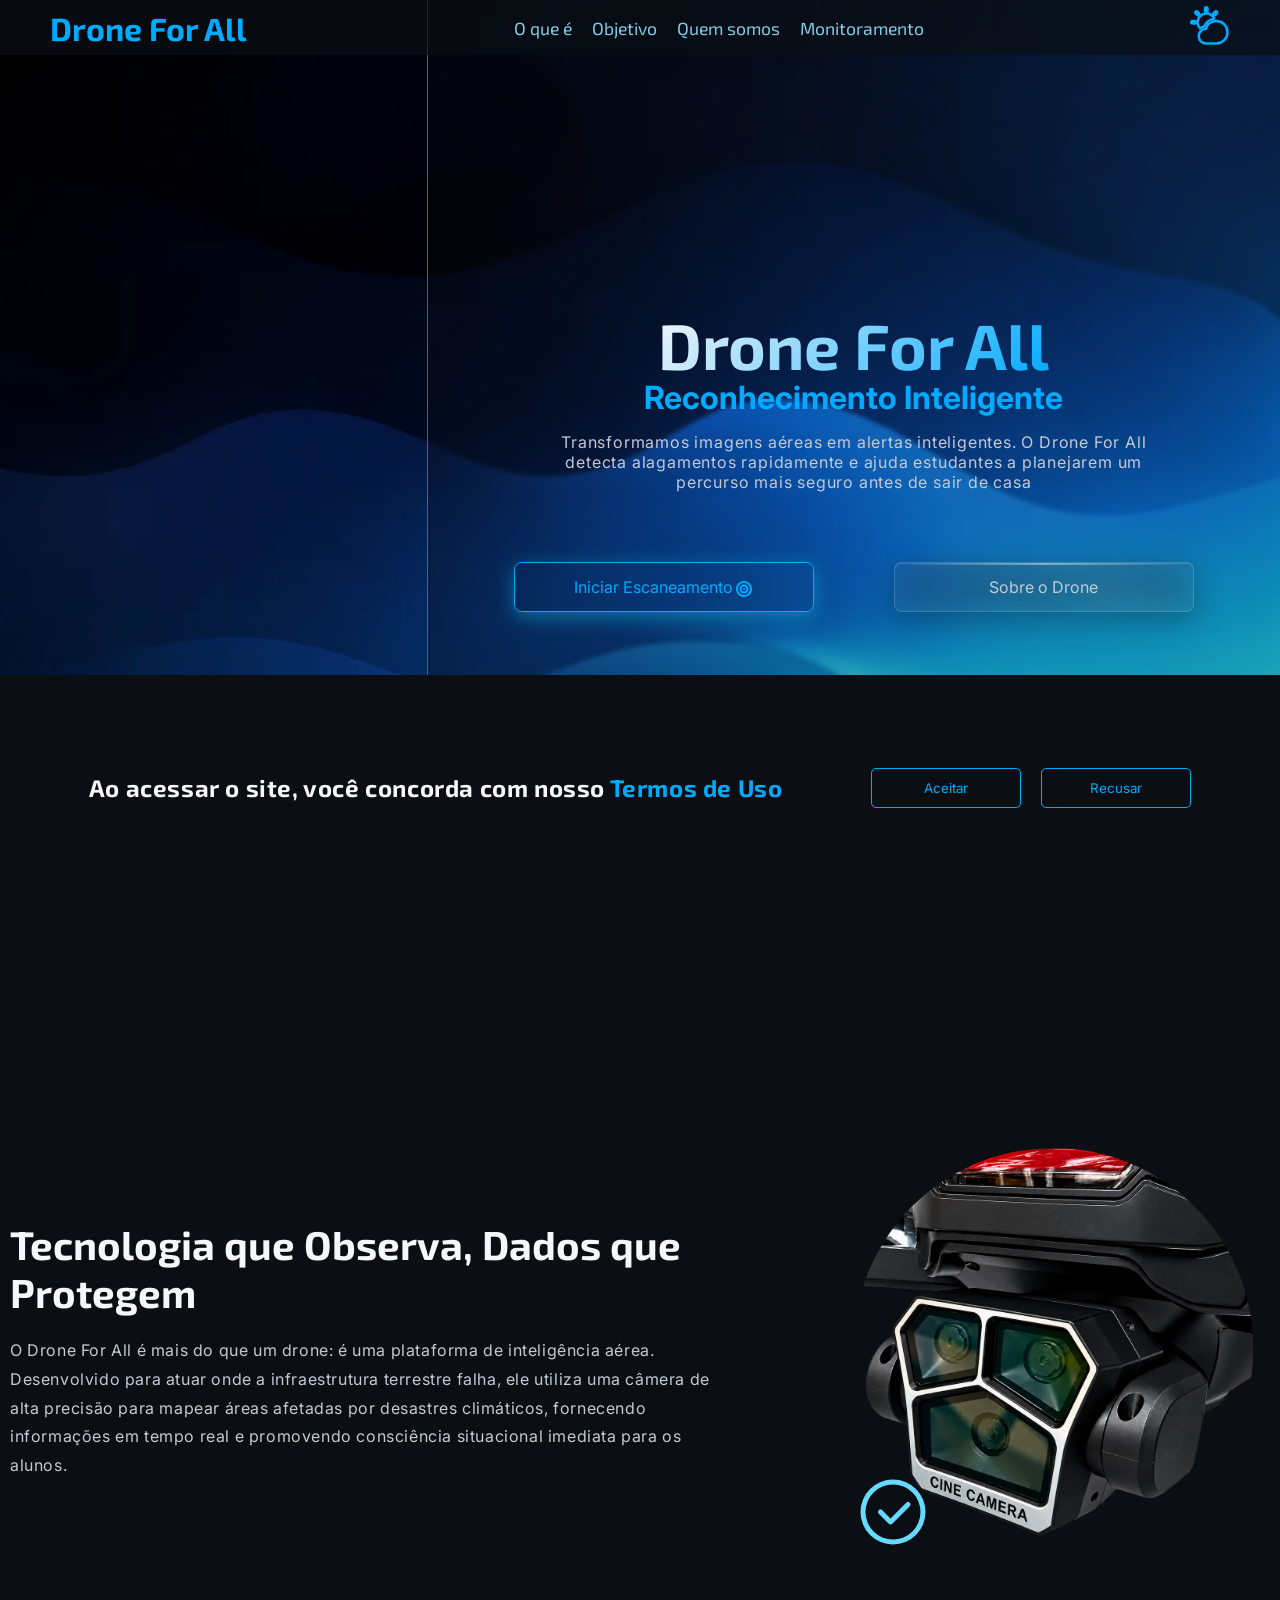
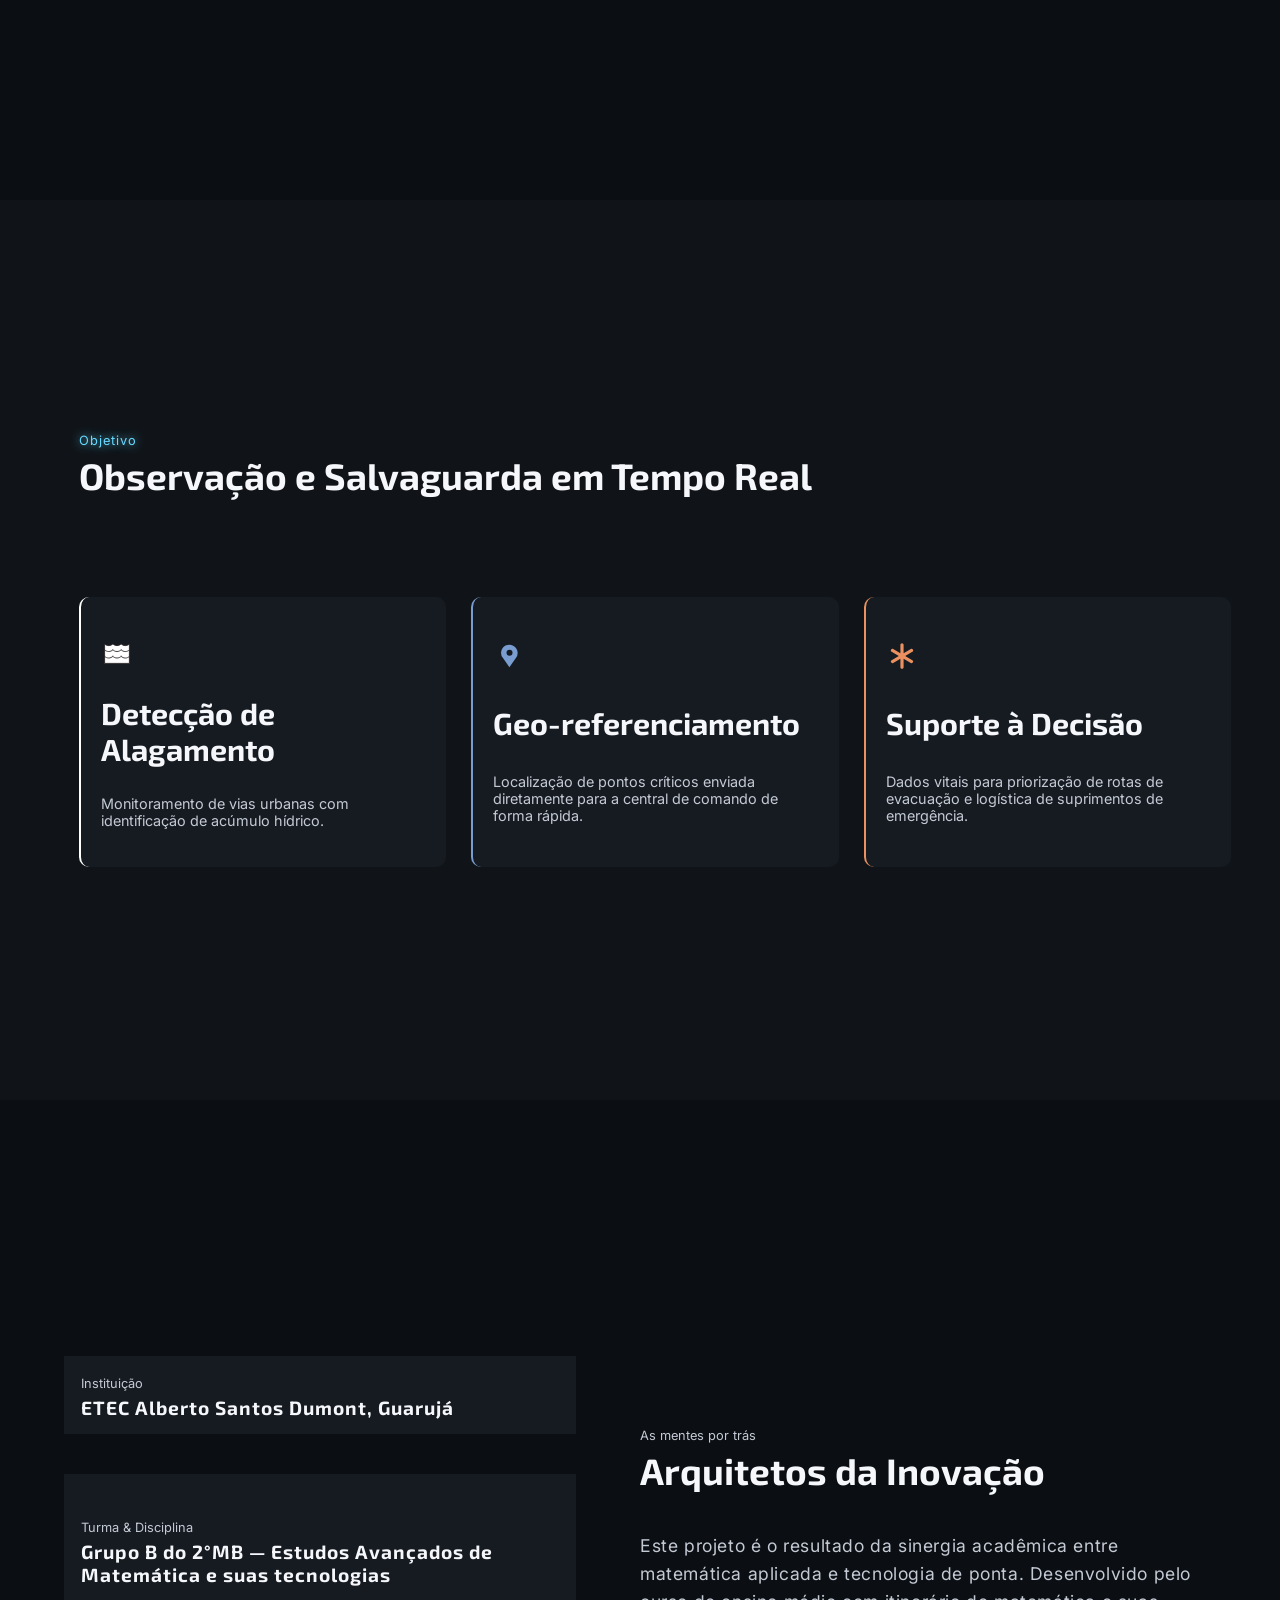
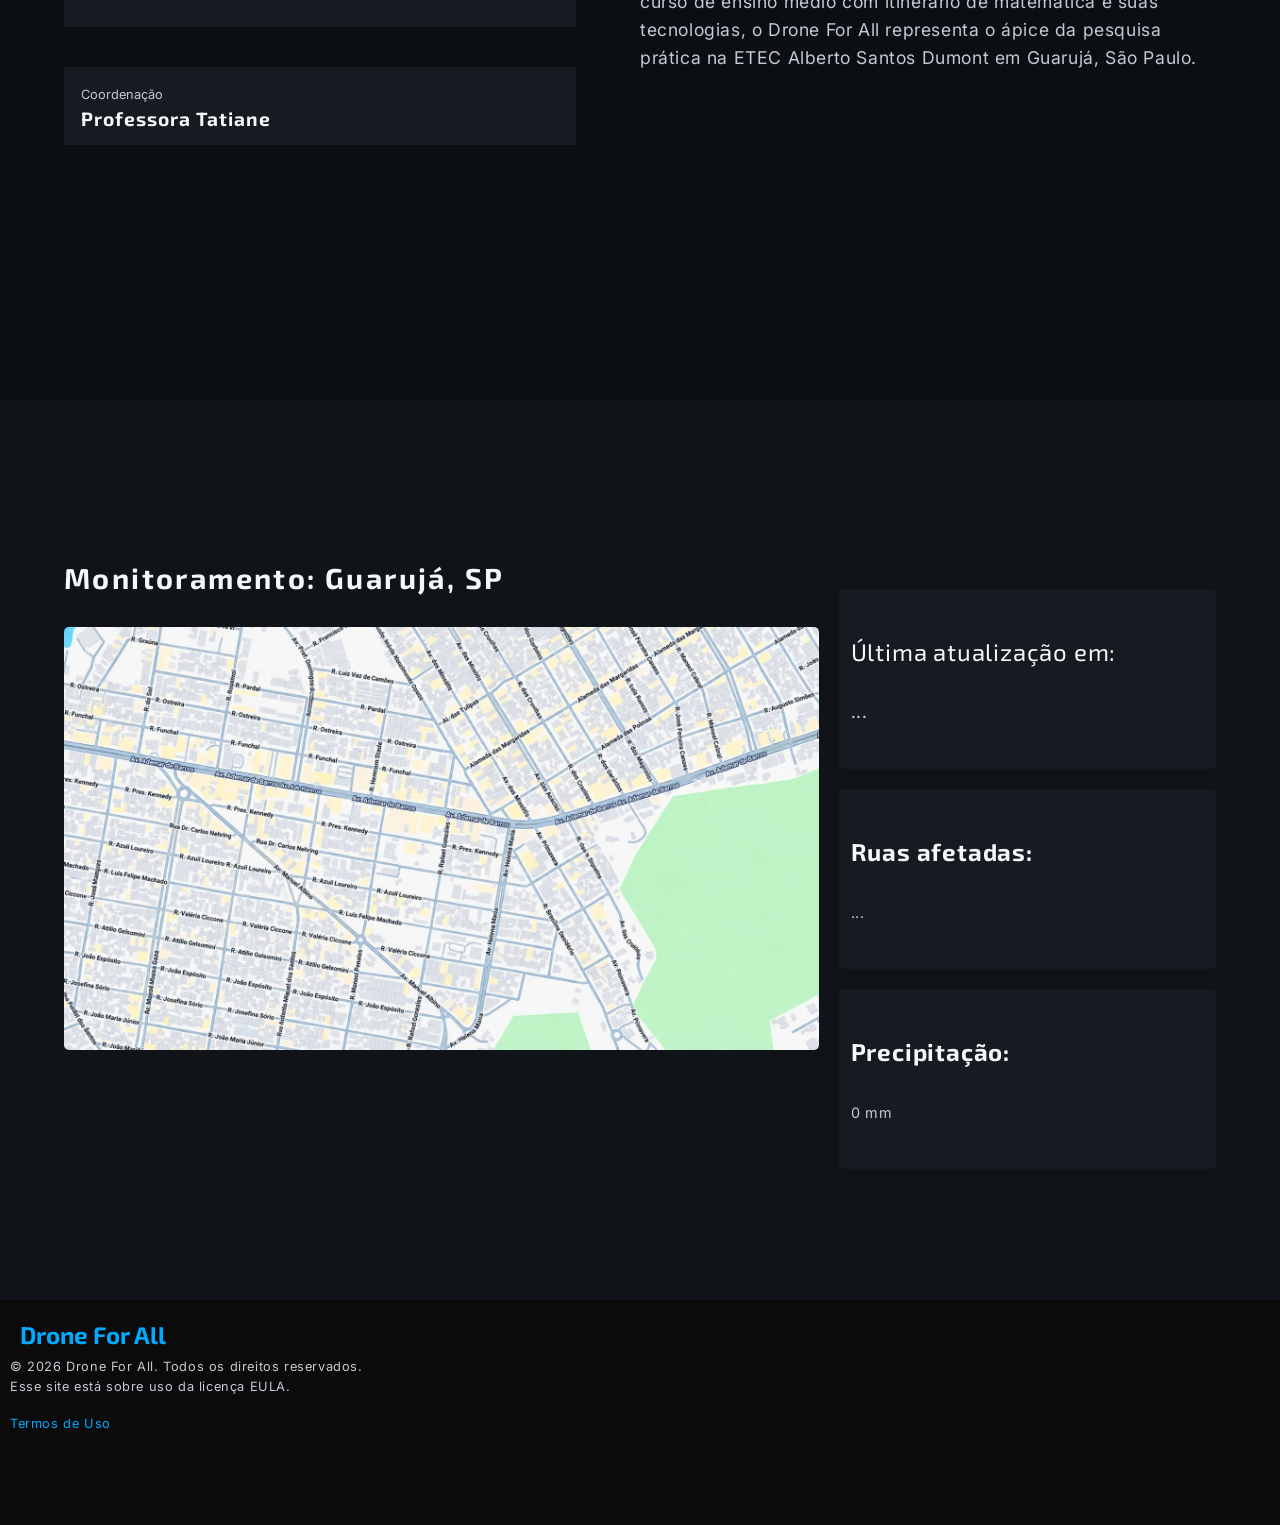
==== commit f599048a: "adicionar estilos e comportamento ao componente de termos de uso" ====
--- a/interface/index.html
+++ b/interface/index.html
@@ -346,7 +346,7 @@
         </section>
     </main>
 
-    <div id="termos">
+    <div id="termos" data-ativo="true">
 
         <h2>Ao acessar o site, você concorda com nosso <a href="pages/license.html">Termos de Uso</a></h2>
 
--- a/interface/style.css
+++ b/interface/style.css
@@ -568,9 +568,55 @@
       }
     }
   }
-
-  
-  
+}
+
+#termos[data-ativo="true"] {
+  width: 100vw;
+  height: 25dvh;
+  background: var(--bg-primaria);
+  display: flex;
+  justify-content: space-evenly;
+  align-items: center;
+  position: fixed;
+  left: 0;
+  bottom: 0;
+  z-index: 999999999999;
+  h2 {
+    color: var(--texto-principal);
+    font-family: "Exo 2", sans-serif;
+    letter-spacing: 0.6px;
+
+    a {
+      color: var(--primaria);
+    }
+  }
+
+  #btns {
+    display: flex;
+    flex-direction: row;
+    gap: 20px;
+
+    button {
+      width: 150px;
+      height: 40px;
+      border-radius: 5px;
+      border: 1px solid var(--primaria);
+      background-color: transparent;
+      color: var(--primaria);
+      font-family: "Inter", sans-serif;
+      cursor: pointer;
+      transition: all 0.2s ease;
+
+      &:hover {
+        background-color: var(--primaria);
+        color: var(--texto-principal);
+      }
+    }
+  }
+}
+
+#termos[data-ativo="false"] {
+  display: none;
 }
 
 footer {
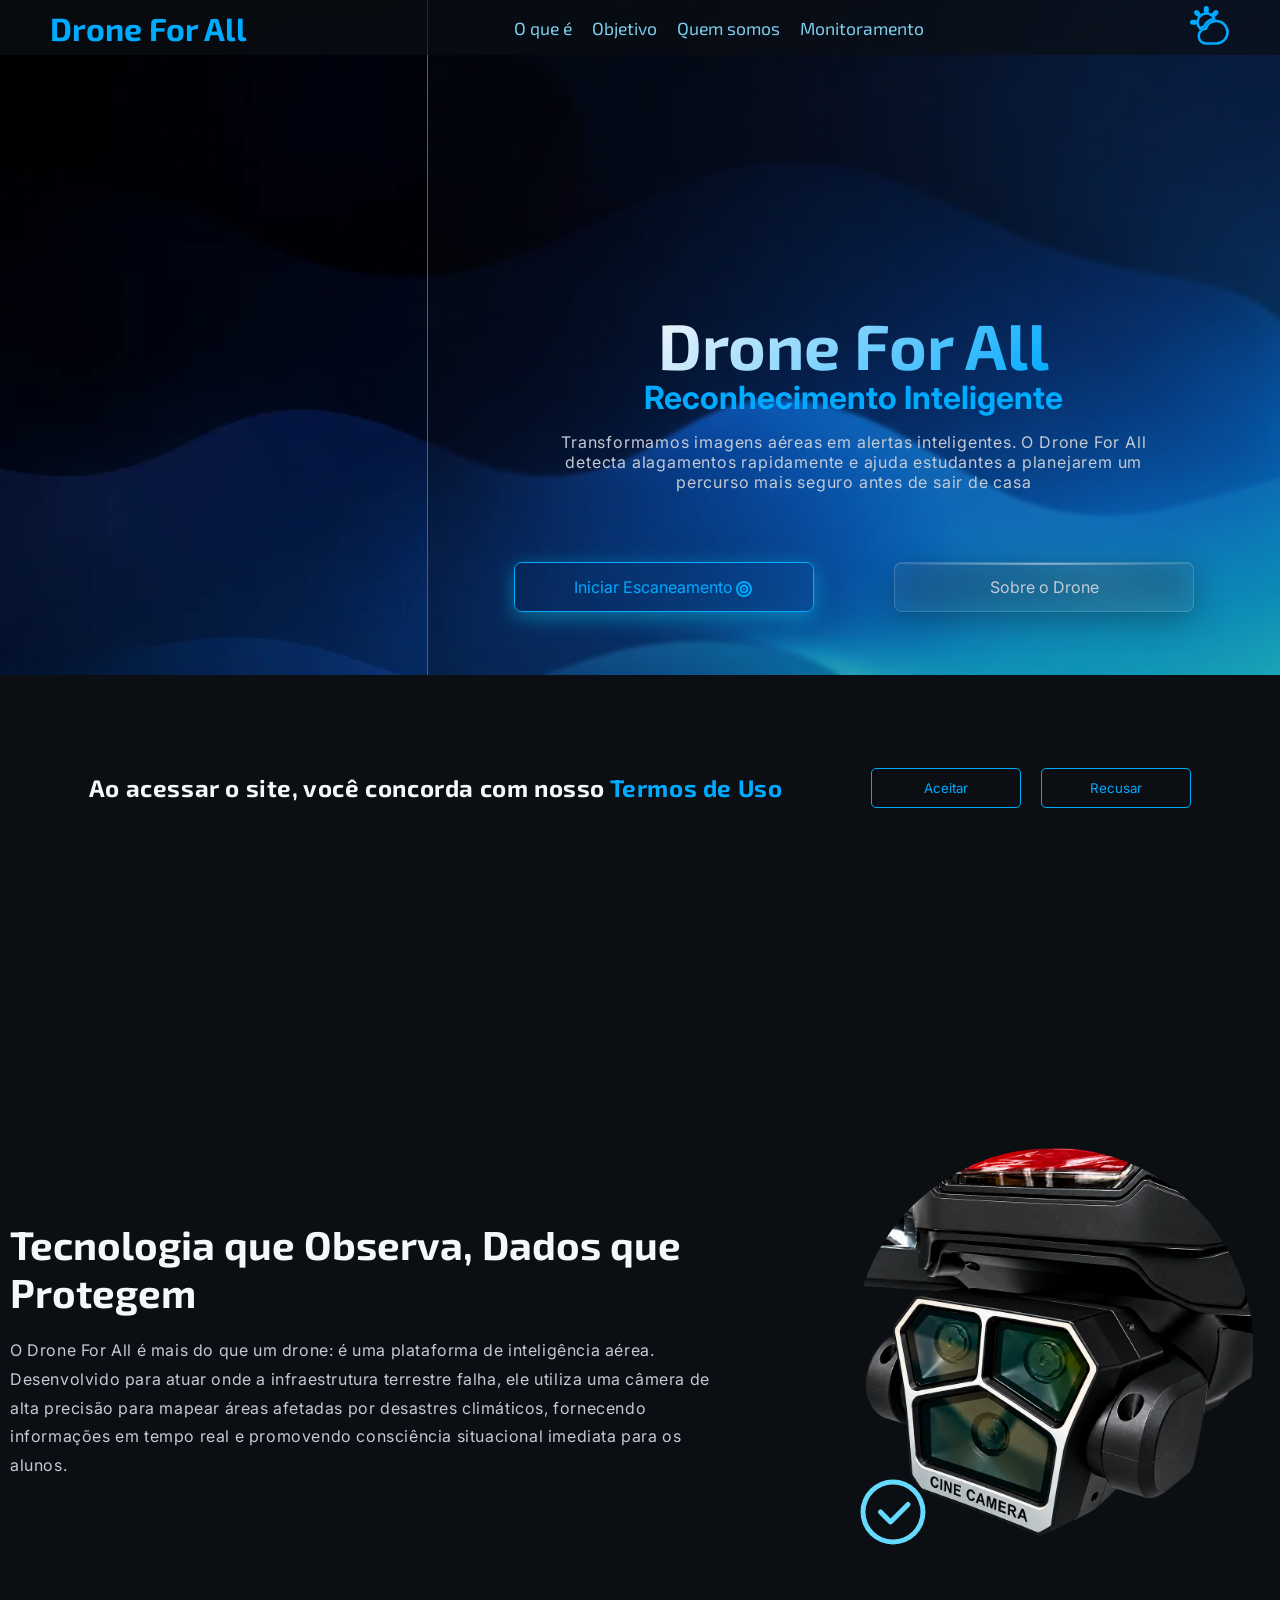
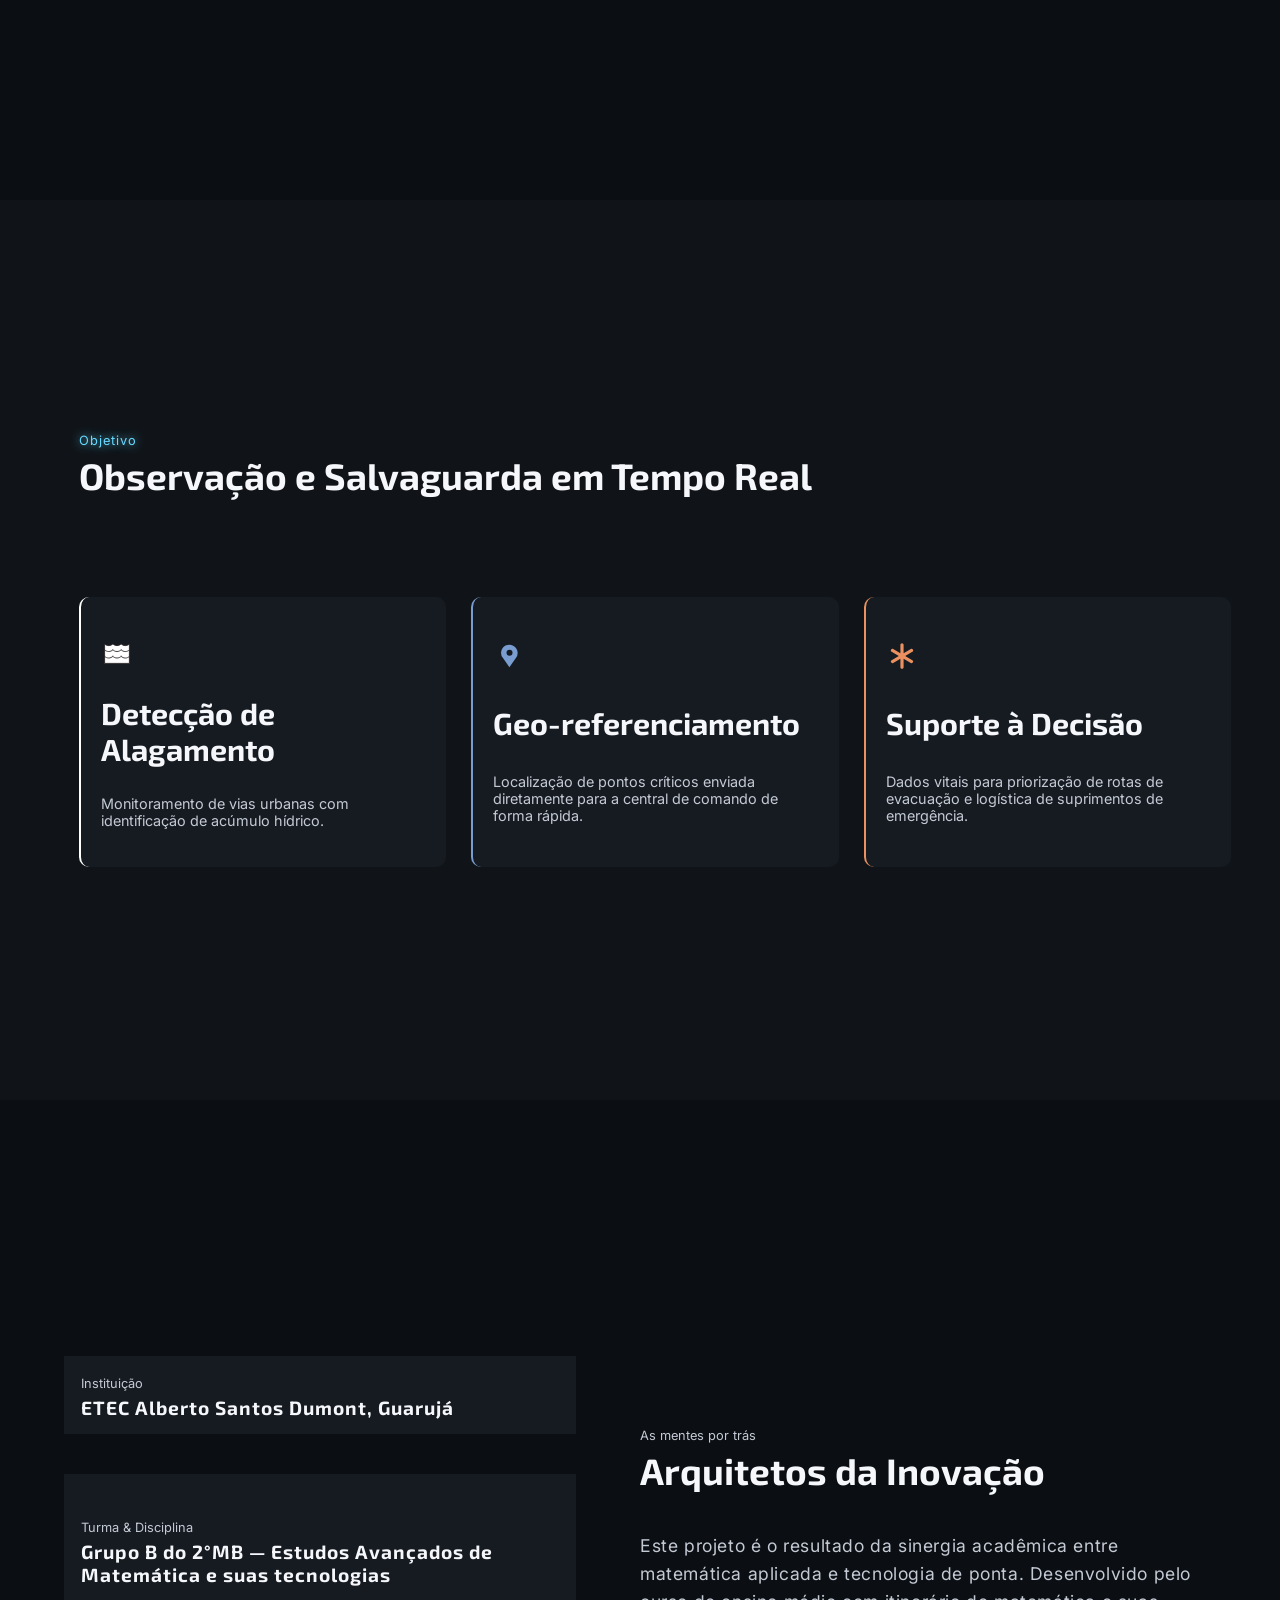
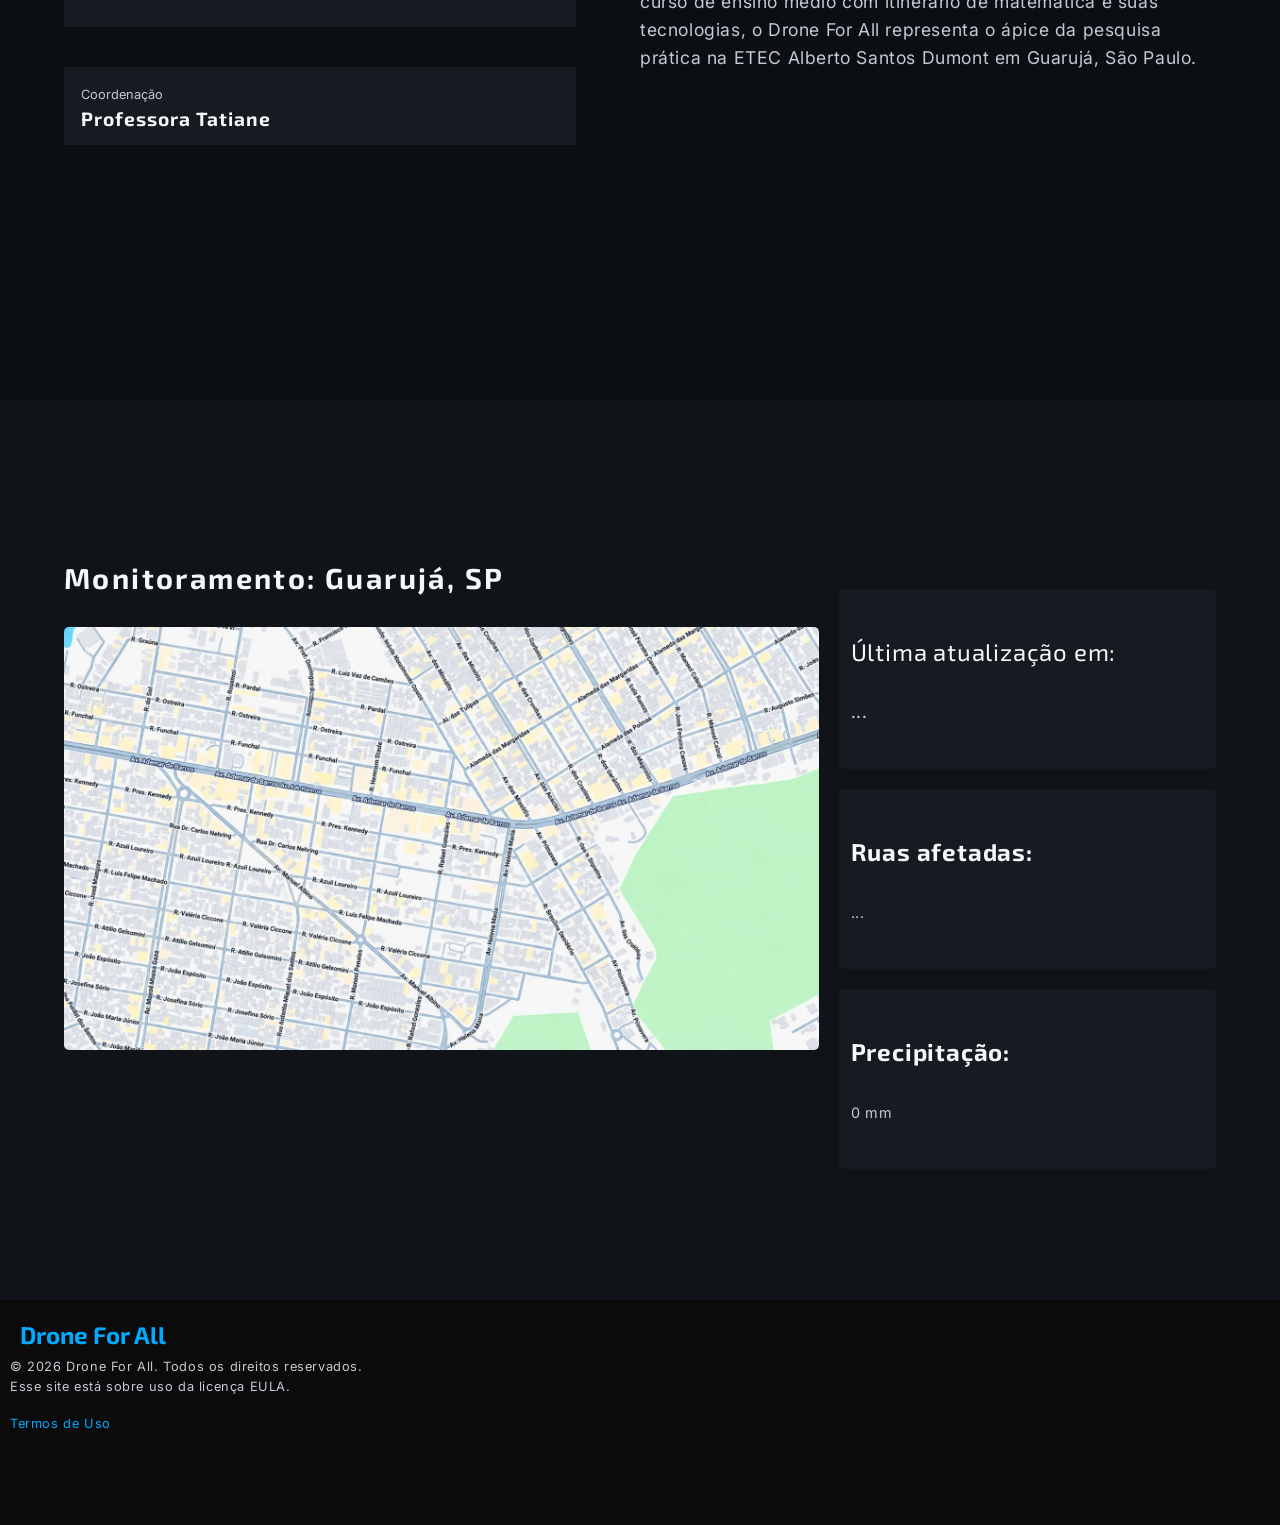
==== commit abc24407: "adicionar script para gerenciamento da aba de termos de uso" ====
--- a/interface/index.html
+++ b/interface/index.html
@@ -87,7 +87,7 @@
                         rapidamente e
                         ajuda estudantes a planejarem um percurso mais seguro antes de sair de casa</p>
 
-                    <div id="btns">
+                    <div id="buttons">
 
 
                         <a id="scan-btn" href="#monitoring">Iniciar Escaneamento
@@ -346,7 +346,7 @@
         </section>
     </main>
 
-    <div id="termos" data-ativo="true">
+    <div id="termos" data-ativo="true" data-newWindow="true">
 
         <h2>Ao acessar o site, você concorda com nosso <a href="pages/license.html">Termos de Uso</a></h2>
 
--- a/interface/style.css
+++ b/interface/style.css
@@ -156,7 +156,7 @@
       }
     }
 
-    #btns {
+    #buttons {
       display: flex;
       flex-direction: row;
       justify-content: center;
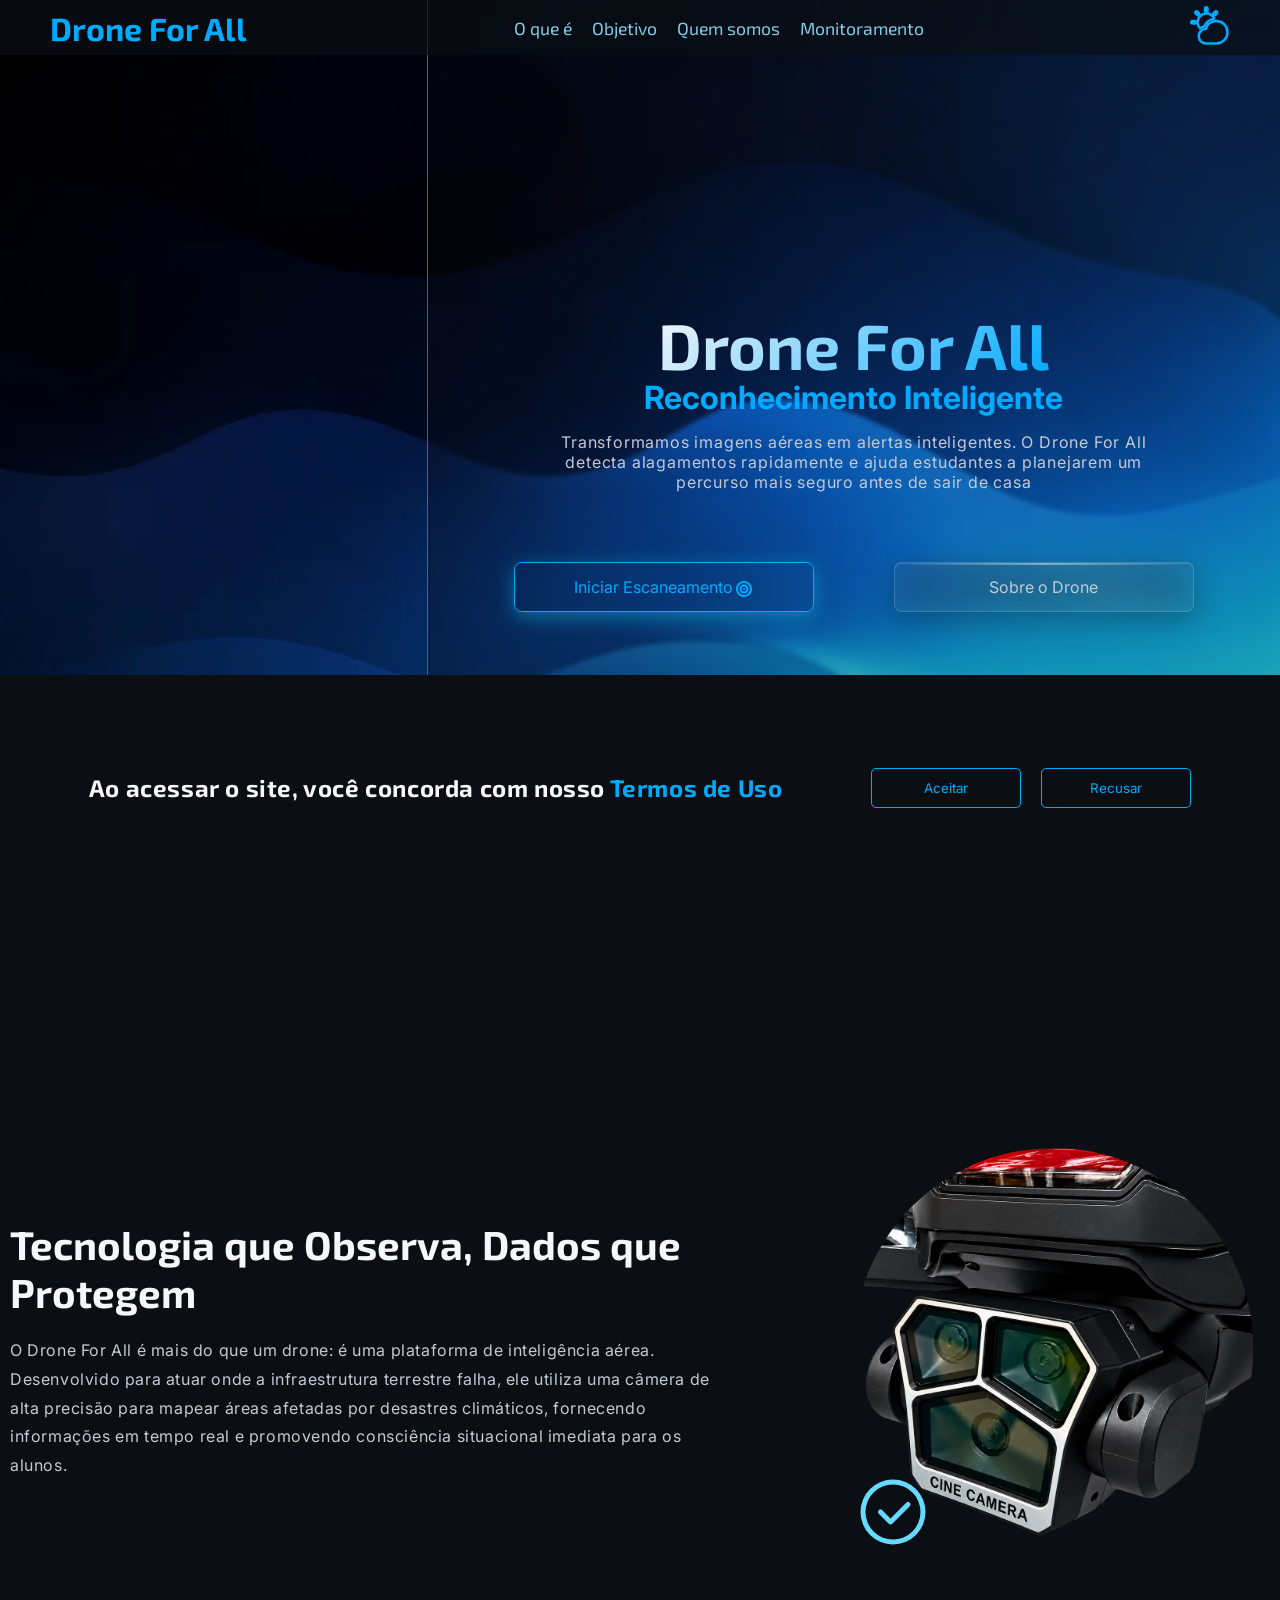
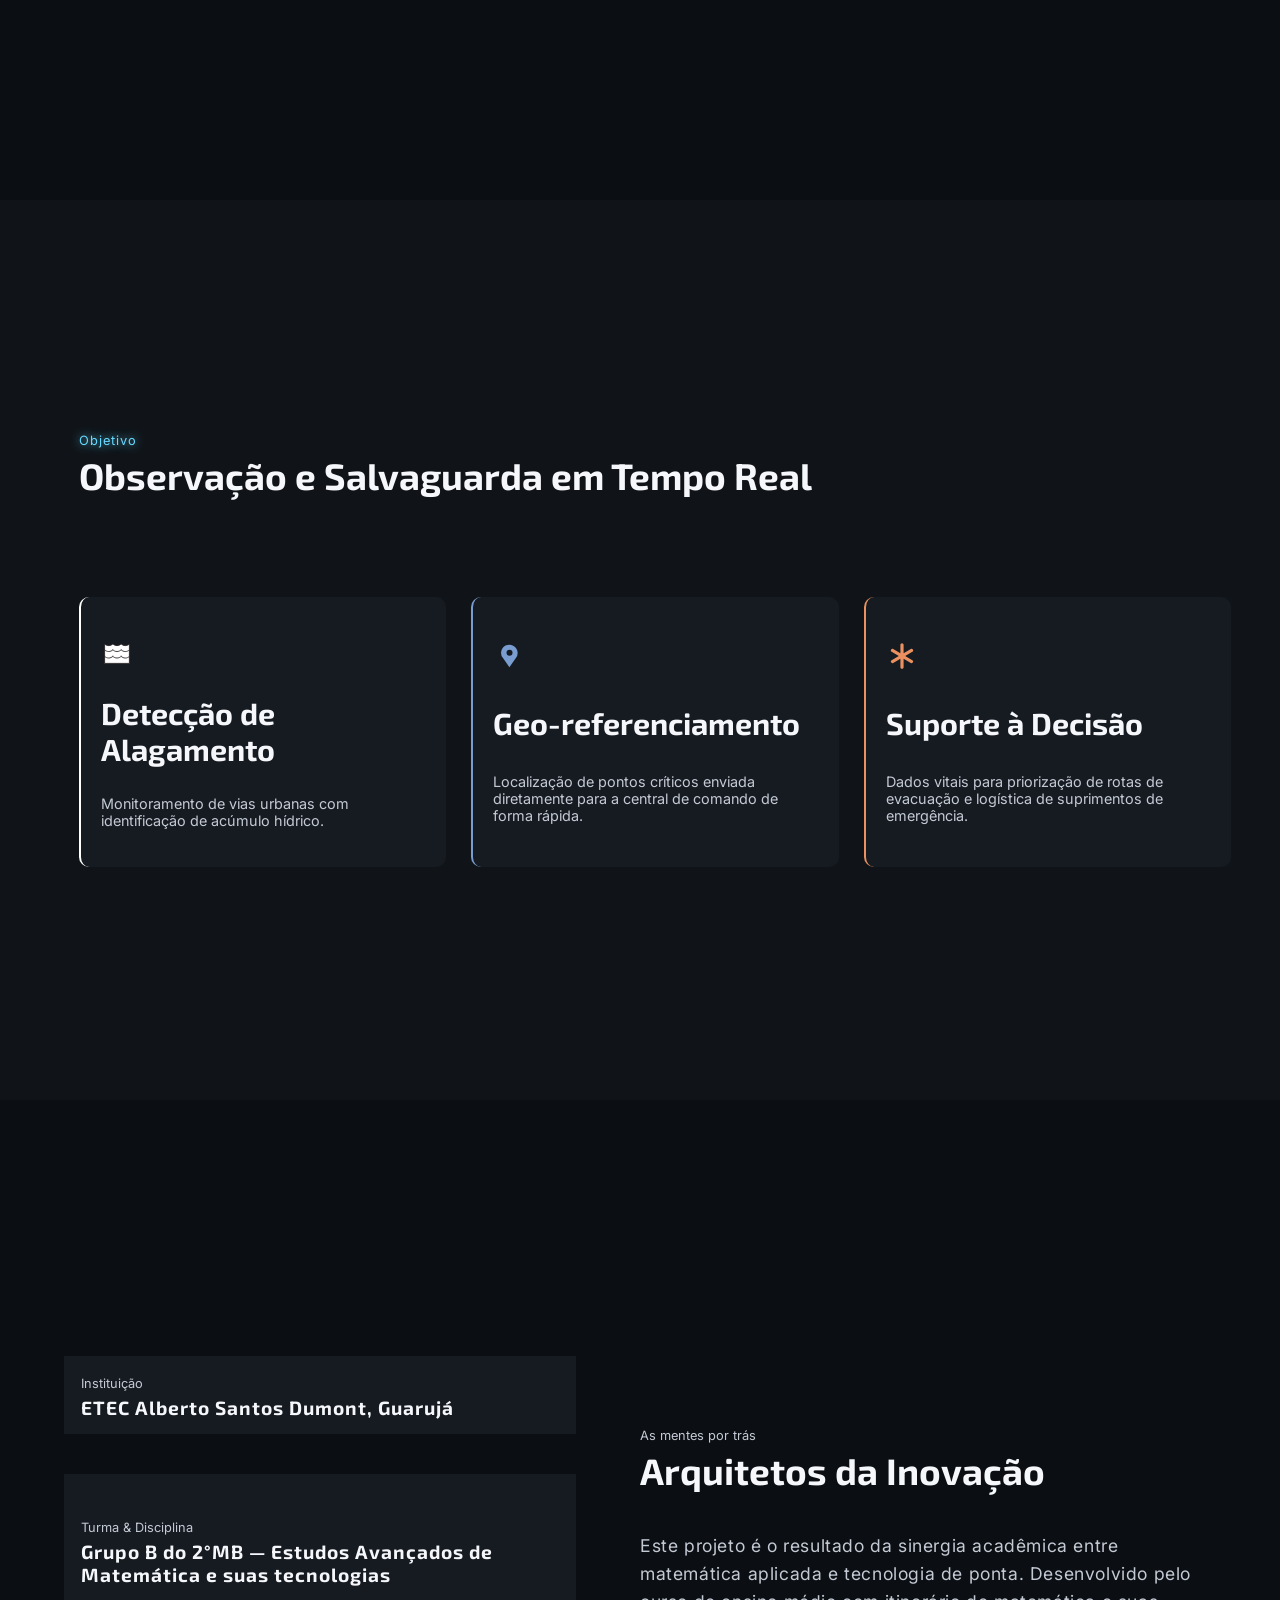
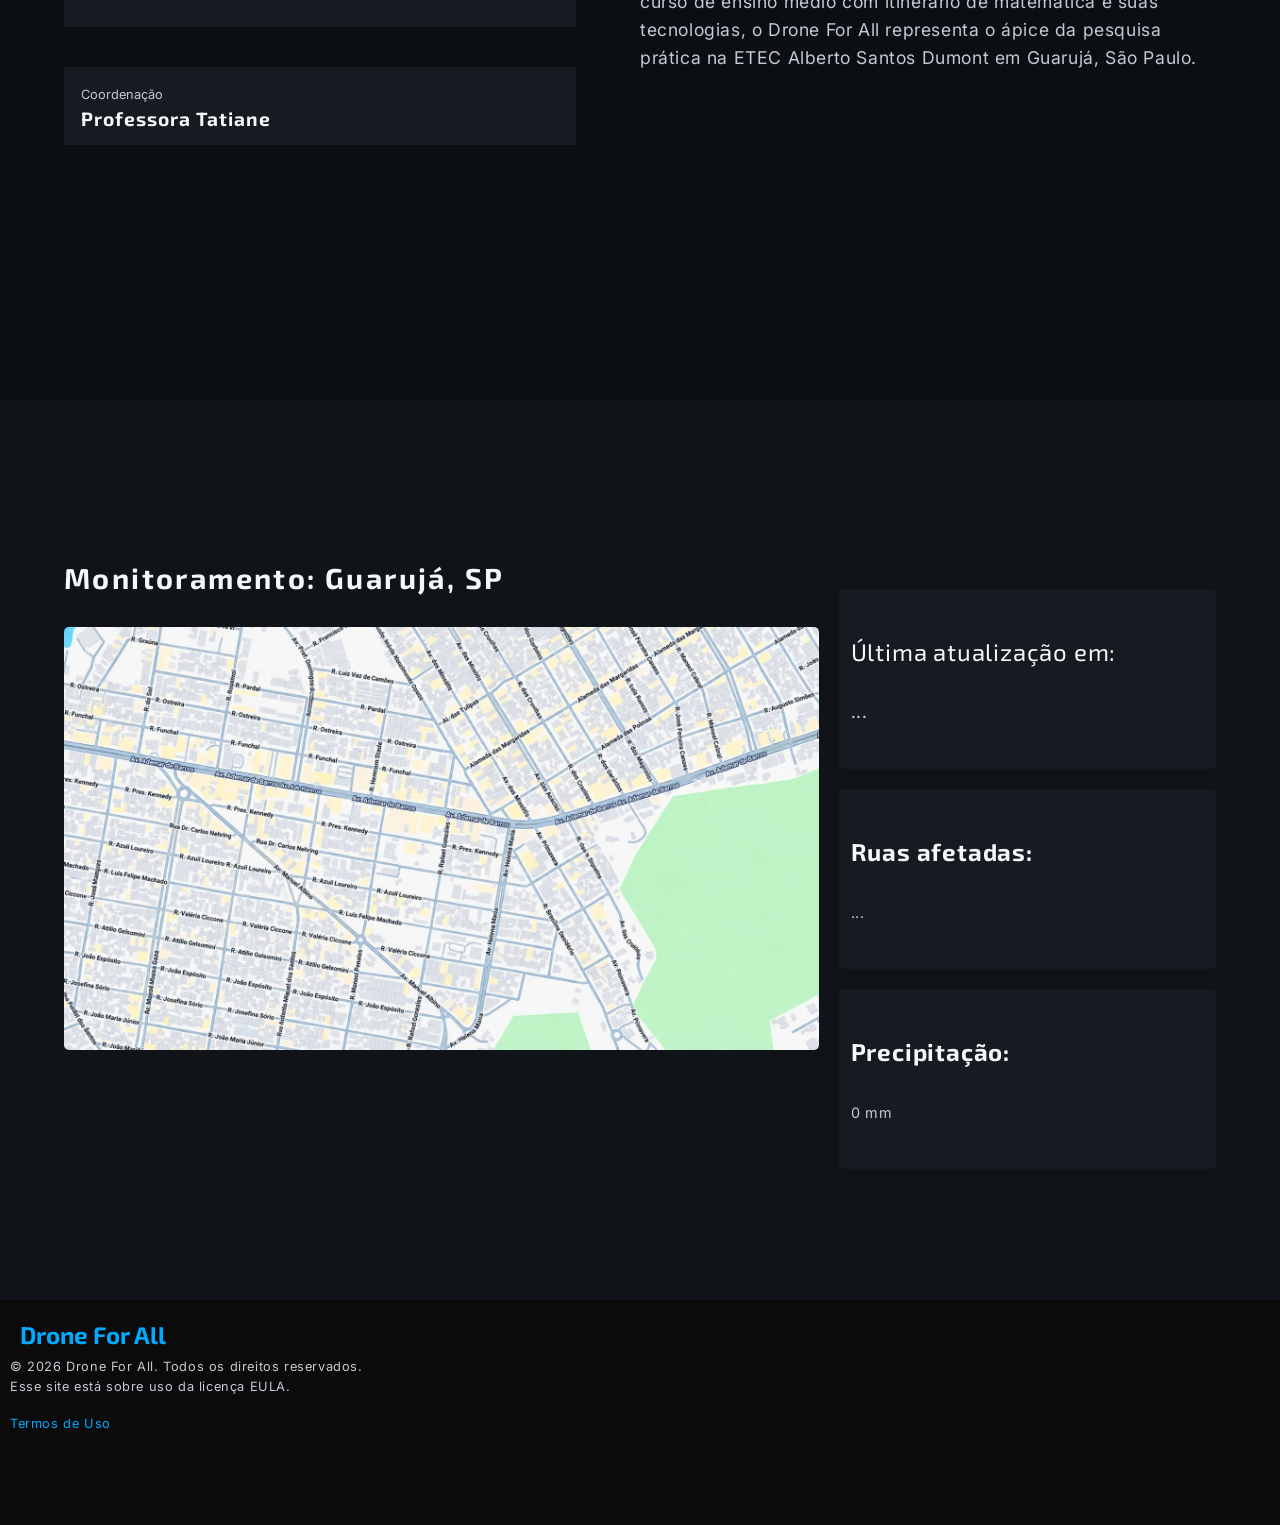
==== commit ac47a1d2: "adicionar script para gerenciamento da aba de termos de uso (#5)" ====
(no text change in the page or its own stylesheets)
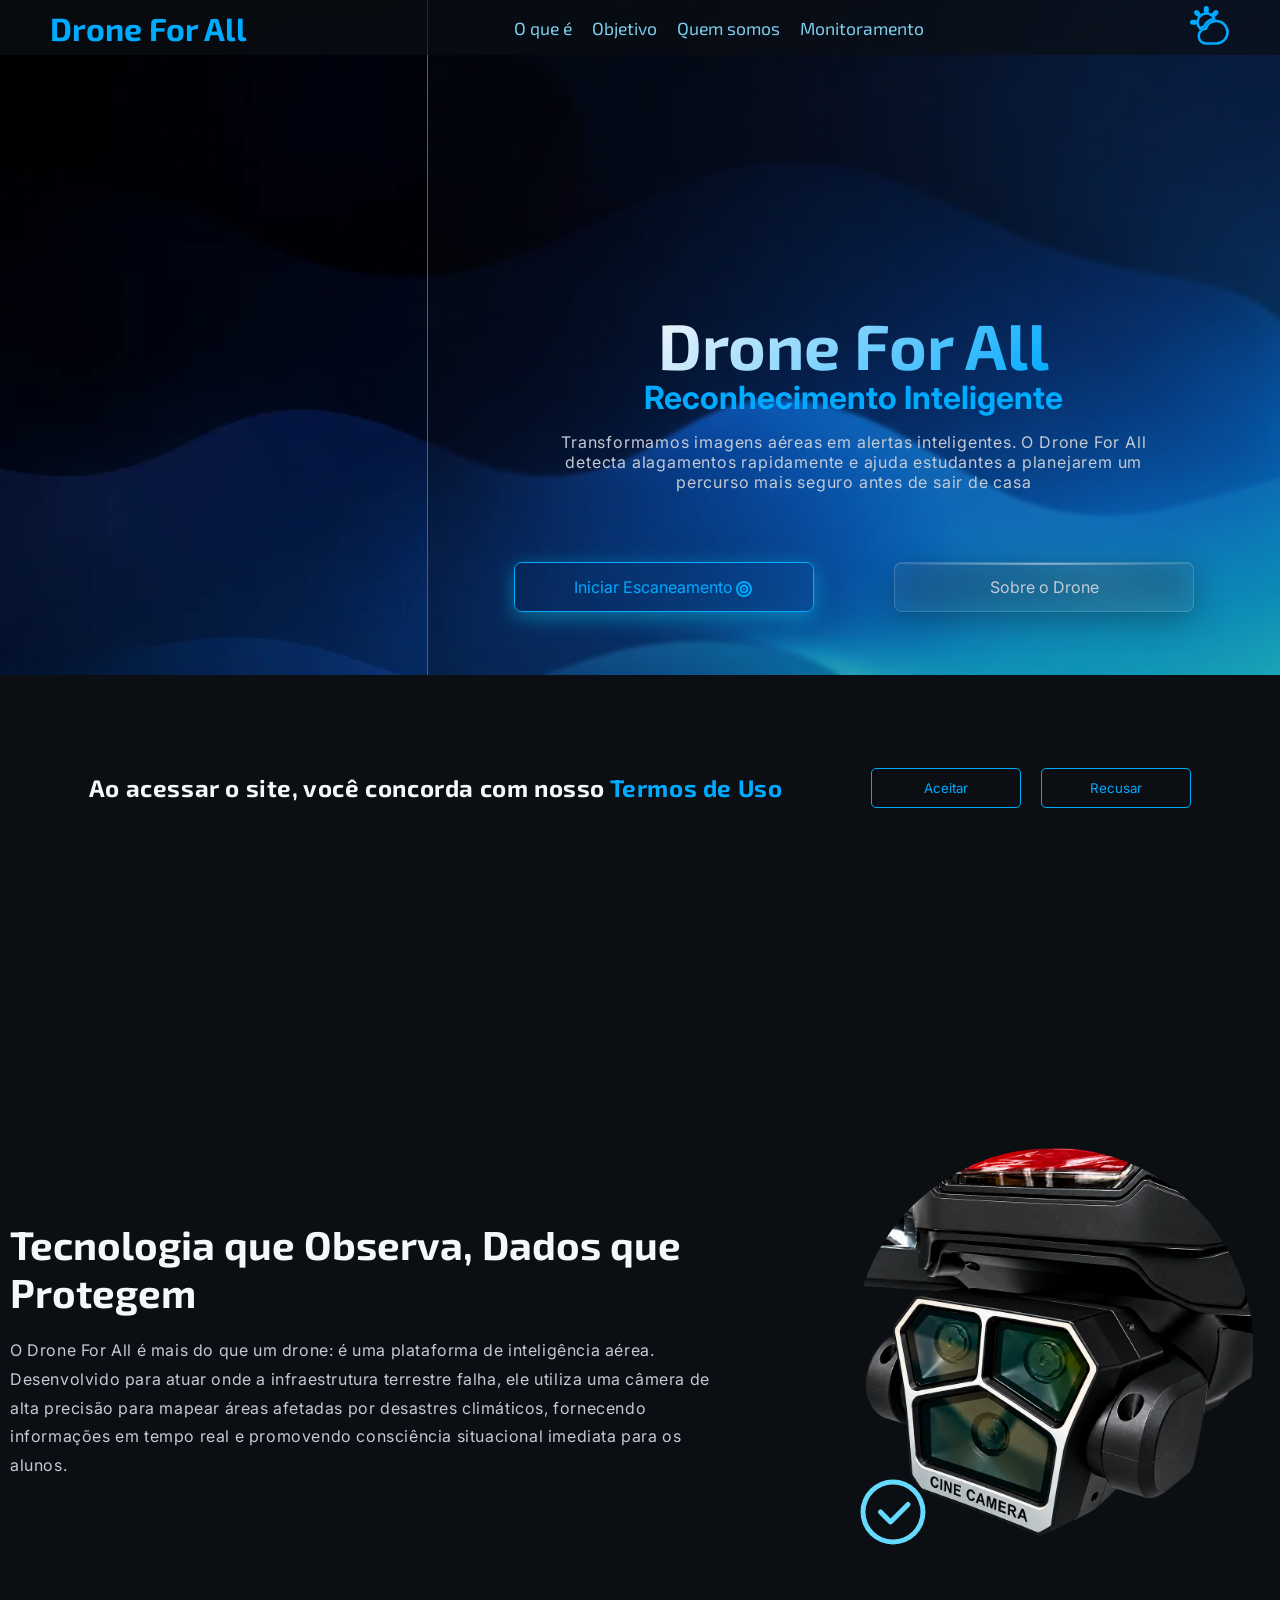
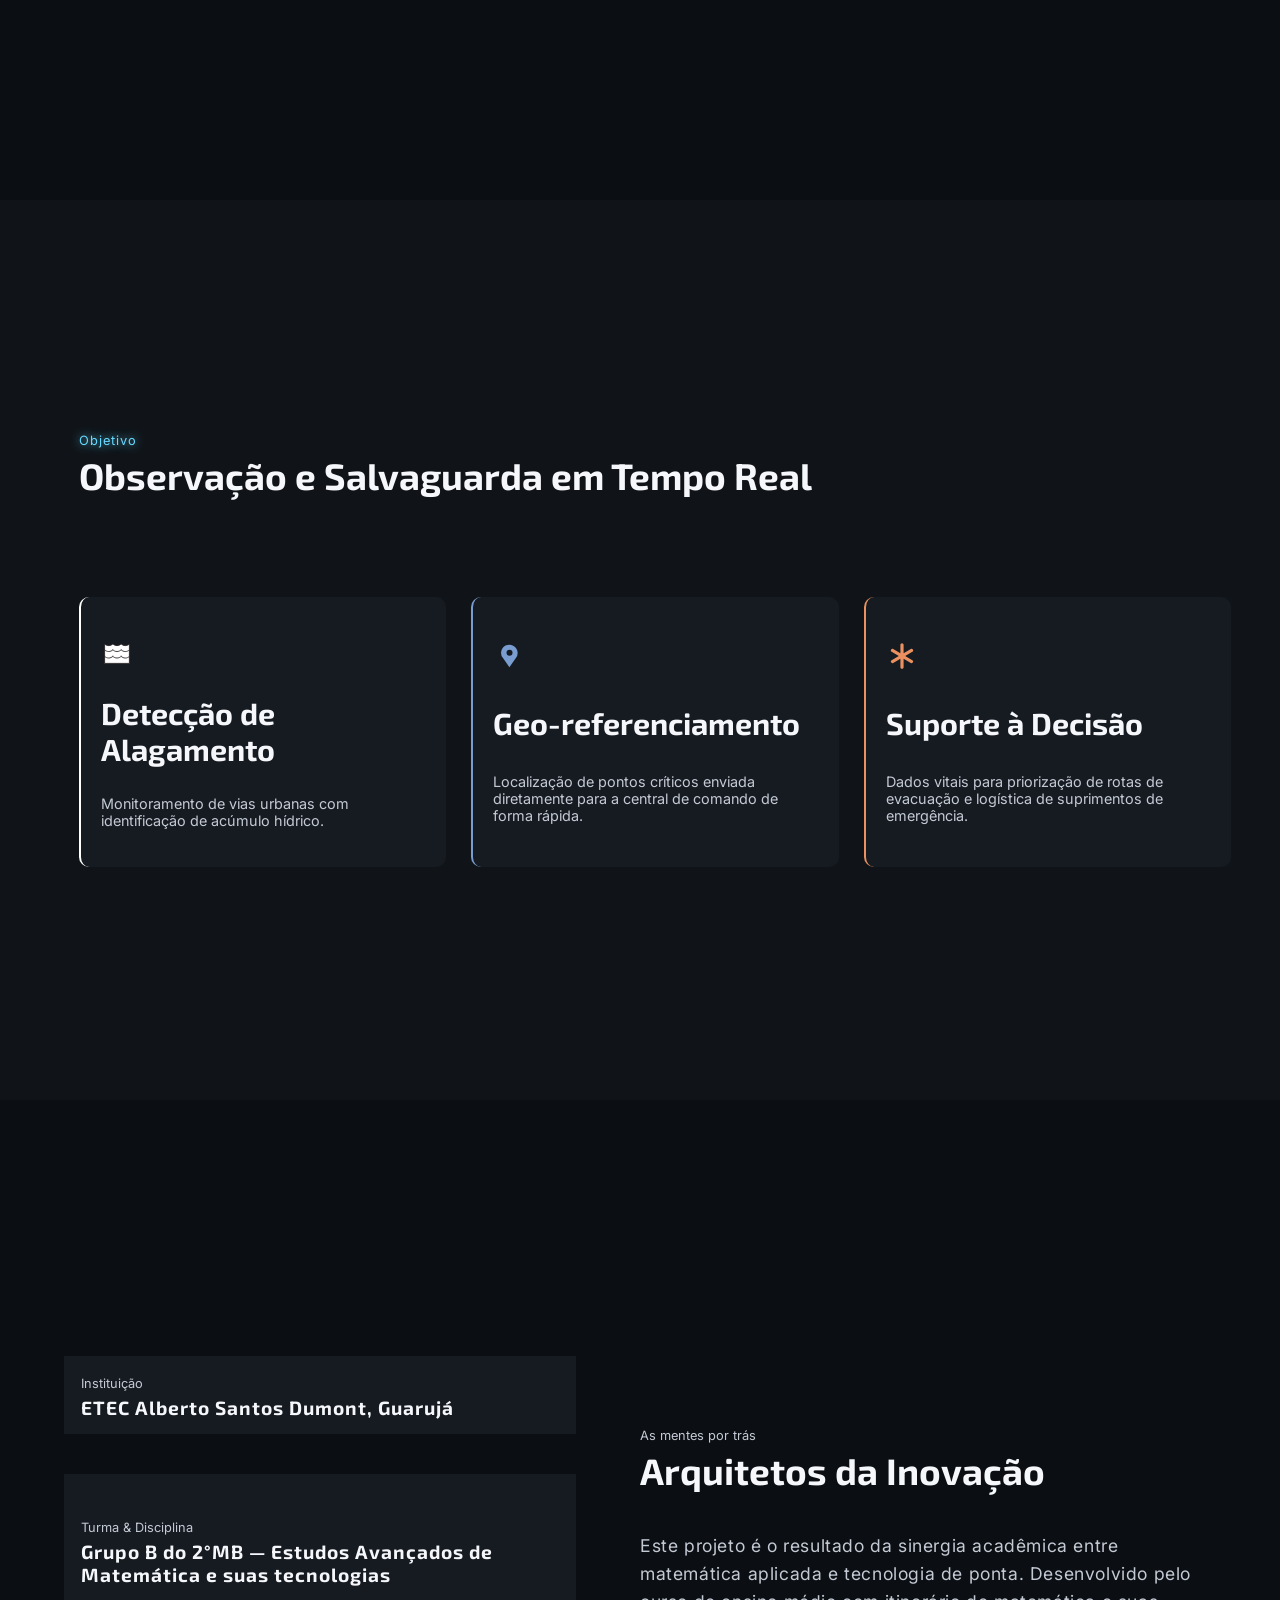
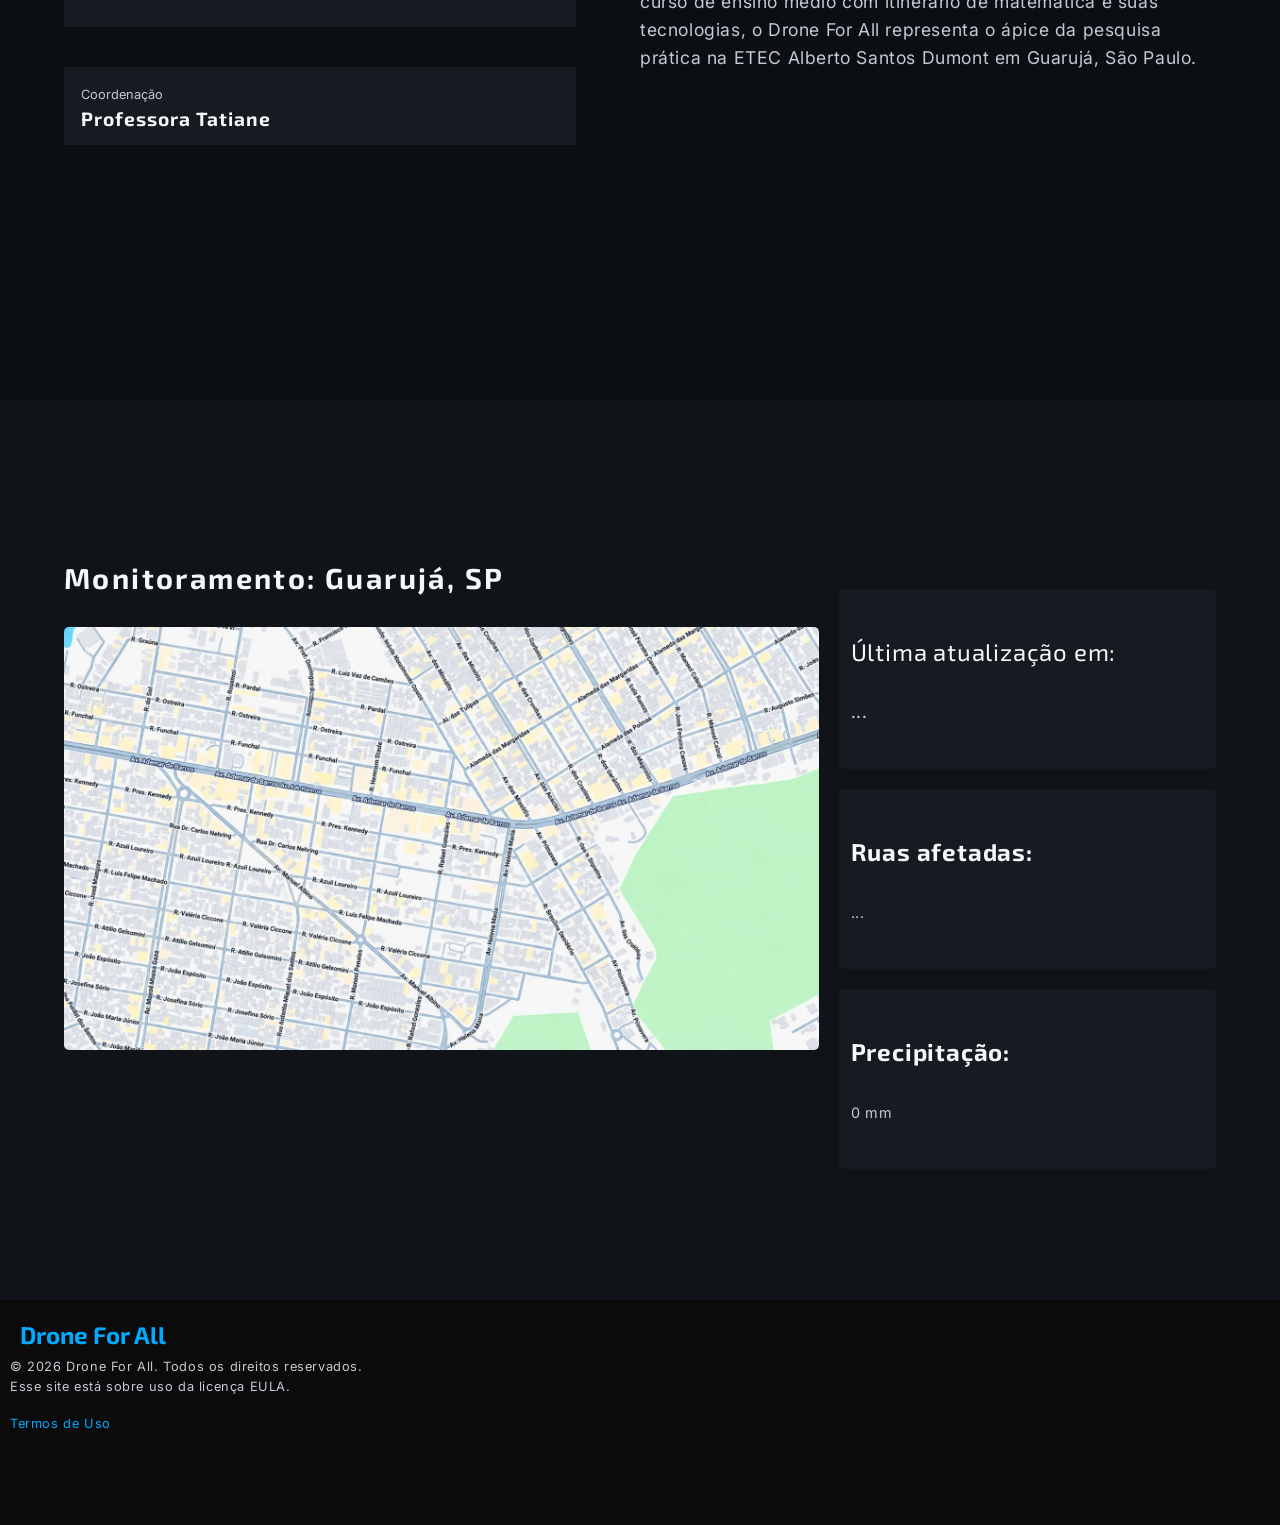
==== commit c5d0d426: "Adicionar botão de clima e evento de clique no script" ====
--- a/interface/index.html
+++ b/interface/index.html
@@ -41,7 +41,7 @@
 
         <div id="icons">
 
-            <a href="pages/clima.html" id="Ícone de Sol com uma nuvem na frente">
+            <a id="clima">
                 <!-- sol e nuvem -->
                 <svg id="Icons" style="enable-background:new 0 0 32 32;" version="1.1" viewBox="0 0 32 32"
                     xml:space="preserve" xmlns="http://www.w3.org/2000/svg" xmlns:xlink="http://www.w3.org/1999/xlink">
@@ -348,7 +348,7 @@
 
     <div id="termos" data-ativo="true" data-newWindow="true">
 
-        <h2>Ao acessar o site, você concorda com nosso <a href="pages/license.html">Termos de Uso</a></h2>
+        <h2>Ao acessar o site, você concorda com nosso <a href="pages/license.html" target="_blank">Termos de Uso</a></h2>
 
         <div id="btns">
 
@@ -367,7 +367,7 @@
 
         <p>Esse site está sobre uso da licença <abbr title="End User License Agreement">EULA</abbr>.</p>
 
-        <a href="pages/license.html">Termos de Uso</a>
+        <a href="pages/license.html" target="_blank">Termos de Uso</a>
 
     </footer>
 
